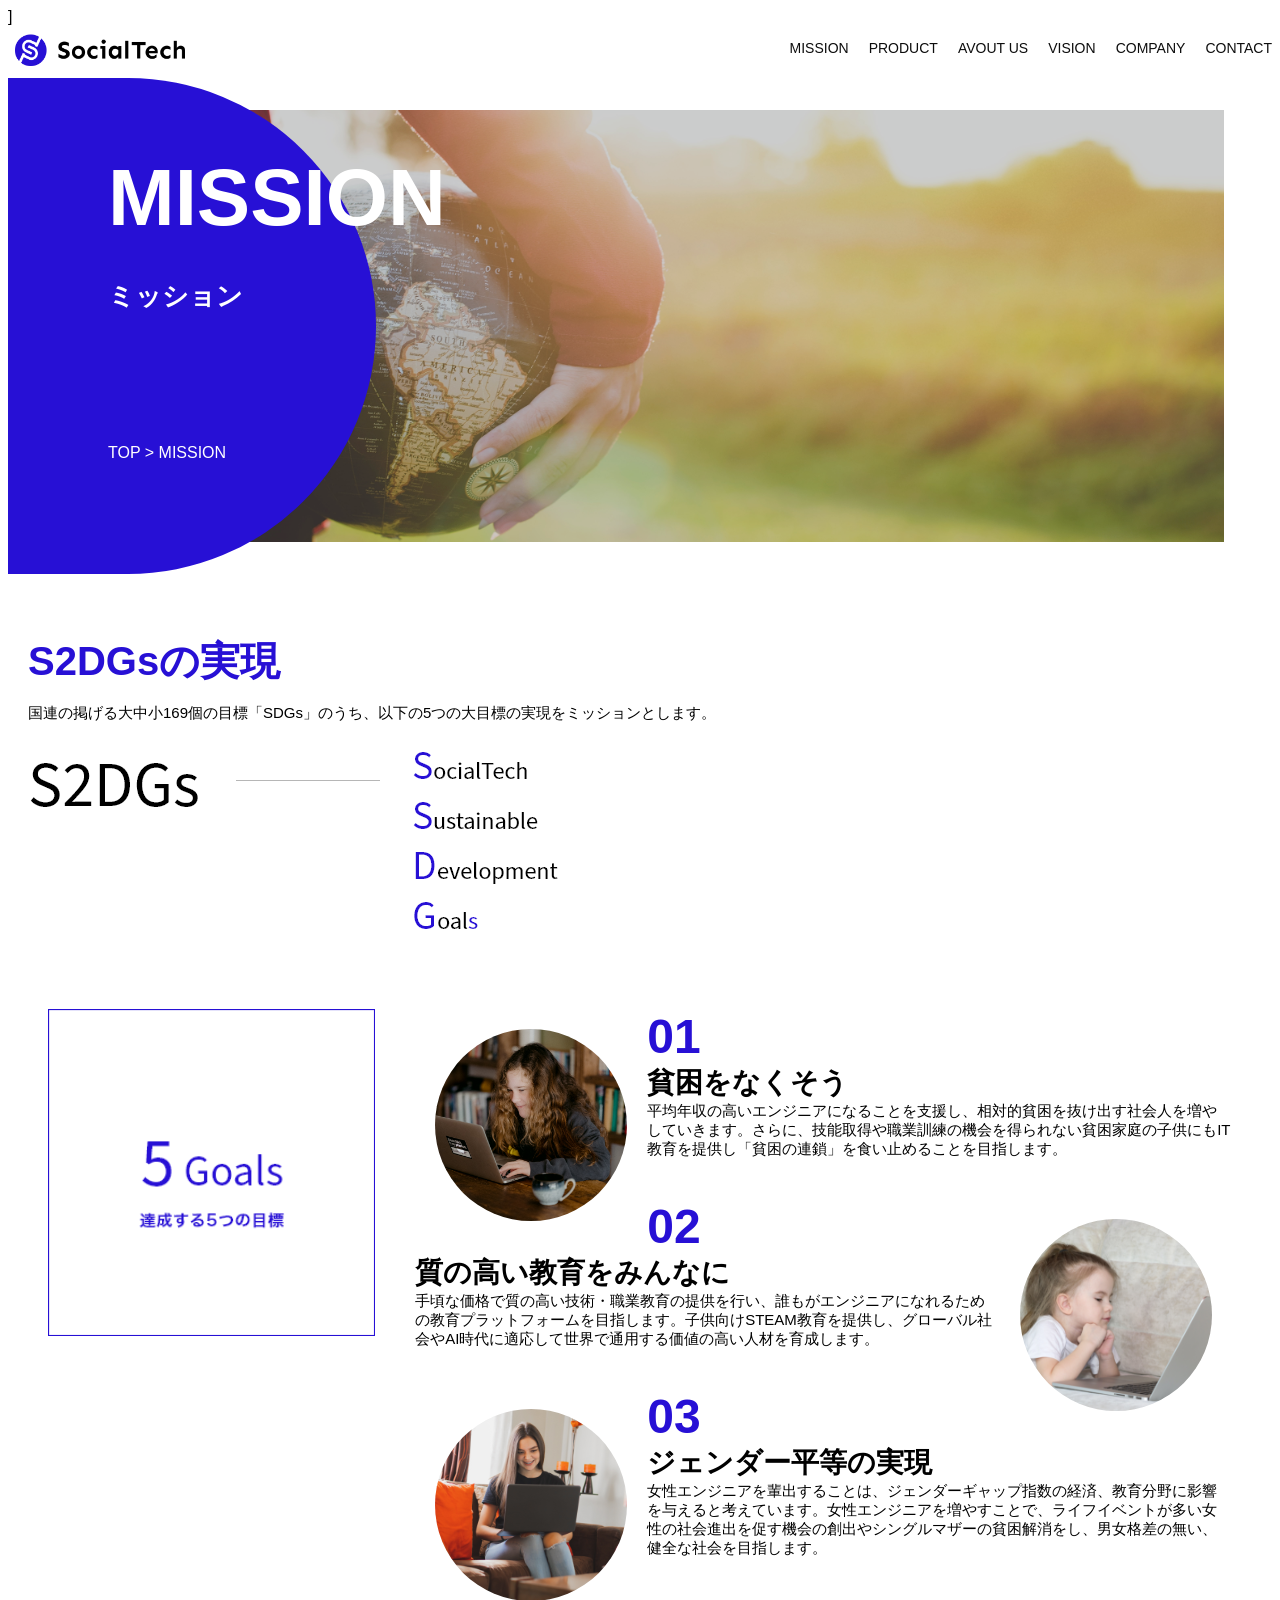
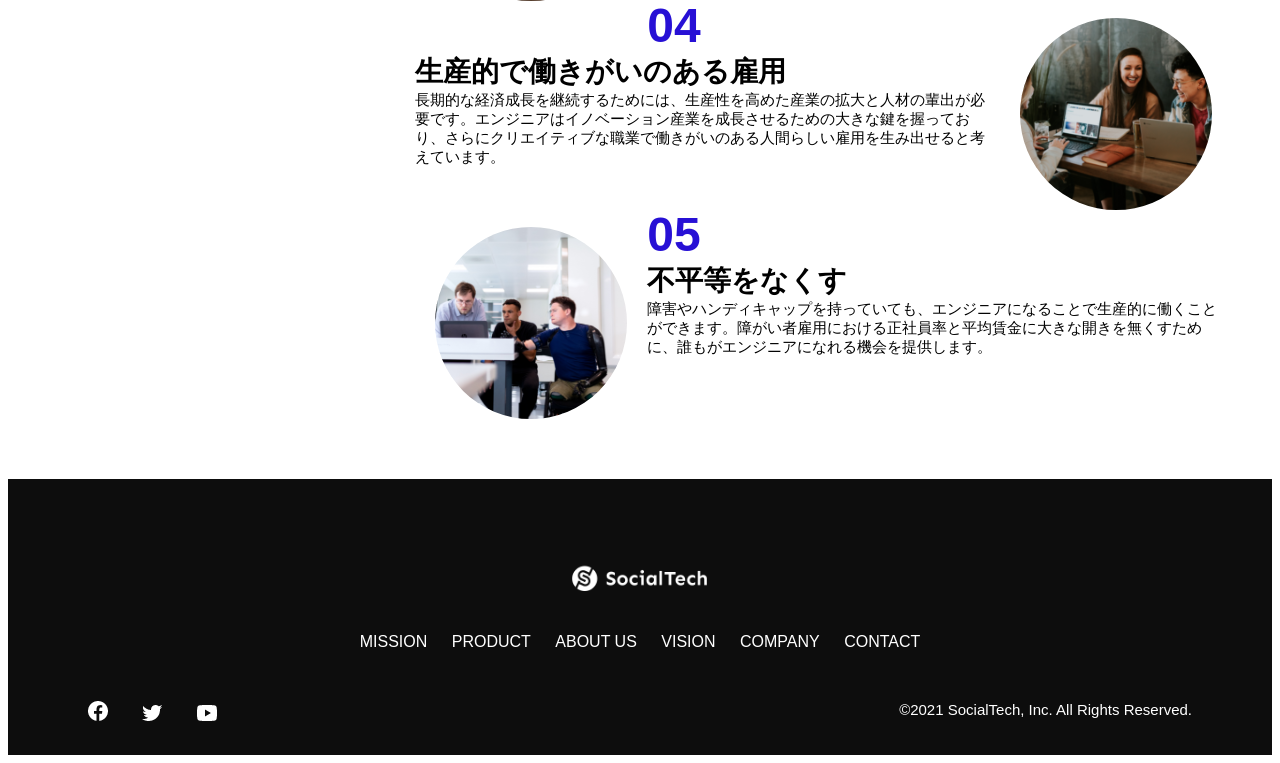
==== kadai_tutorial_output/socialtech/mission.html @ 49e63569 "first" ====
<!DOCTYPE html>
<html>
  <head>
    <title>SocailTech - MISSION ミッション -</title>
    <meta charset="utf-8">]
    <meta name="description" content="SocailTechが目指す5つの目標（SDGs）を紹介します">
    <meta name="viewport" content="width=device-width, initial-scale=1.0">
    <link rel="stylesheet" href="style.css">
  </head>

  <body>
    <header>
      <a href="index.html" id="logo">
        <img src="images/logo.png" alt="トップページに戻る">
      </a>

      <!-- PC用ナビゲーション -->
       <nav id="nav-pc">
        <ul>
          <li><a href="mission.html">MISSION</a></li>
          <li><a href="product.html">PRODUCT</a></li>
          <li><a href="index.html#aboutus">AVOUT US</a></li>
          <li><a href="index.html#vision">VISION</a></li>
          <li><a href="index.html#company">COMPANY</a></li>
          <li><a href="index.html#contact">CONTACT</a></li>
        </ul>
       </nav>

       <!-- スマホ用メニューボタン -->
        <button id="menu-sp" onclick="document.getElementById('nav-sp').style.display = 'block'">
          <img src="images/button-menu.png" alt="ナビゲーションを開く">
        </button>

        <!-- スマホ用ナビゲーション -->
         <div id="nav-sp">
          <button id="close" onclick="document.getElementById('nav-sp').style.display = 'none'">
            <img src="images/button-close.png" alt="ナビゲーションを閉じる">
          </button>

          <nav>
            <ul>
              <li>
              <a id="logo-sp" href="index.html" onclick="document.getElementById('nav-sp').style.display = 'none'"><img src="images/logo-sp.png" alt="トップページに戻る"></a>
            </li>
            <li><a class="menu" href="mission.html" onclick="document.getElementById('nav-sp').style.display = 'none'">MISSION</a></li>
            <li><a class="menu" href="product.html" onclick="document.getElementById('nav-sp').style.display = 'none'">PRODUCT</a></li>
            <li><a class="menu" href="index.html#aboutus" onclick="document.getElementById('nav-sp').style.display = 'none'">ABOUT US</a></li>
            <li><a class="menu" href="index.html#vision" onclick="document.getElementById('nav-sp').style.display = 'none'">VISION</a></li>
            <li><a class="menu" href="index.html#company" onclick="document.getElementById('nav-sp').style.display = 'none'">COMPANY</a></li>
            <li><a class="menu" href="index.html#contact" onclick="document.getElementById('nav-sp').style.display = 'none'">CONTACT</a></li>
             </ul>
          </nav>
          <div id="sns">
          <a href="https://www.facebook.com/sejuku2013">
            <img src="images/button-facebook.png" alt="Facebookのリンク">
          </a>
          <a href="https://twitter.com/samuraijuku">
            <img src="images/button-twitter.png" alt="Twitterのリンク">
          </a>
          <a href="https://www.youtube.com/channel/UCCFOQO5aDK0xXam4cUQXT8g">
            <img src="images/button-youtube.png" alt="YouTubeのリンク">
          </a>
           </div>
         </div>
    </header>

    <main>
      <article>
        <section id="mission-main">
           <div class="mission-main-inner">
             <div id="mission-title">
               <h1>MISSION<br><span>ミッション</span></h1>
               <p>TOP > MISSION</p>
             </div>
           </div>
         </section>

         <section id="mission-s2dgs">
            <h2 class="mission-h2">S2DGsの実現</h2>
            <p>国連の掲げる大中小169個の目標「SDGs」のうち、以下の5つの大目標の実現をミッションとします。</p>
            <img src="images/mission/mission-s2dgs.png" alt="S2DGs">
          </section>

           <section id="mission-five-goals">
           <div class="five-goals-image">
             <img src="images/mission/mission-5goals.png" alt="5Goals">
           </div>
            <div class="five-goals-read">
             <div>
               <img class="fivegoals-image-left" src="images/mission/mission-5goals01.png" alt="PCを操作する女の子">
               <span class="fivegoals-number">01</span>
               <h3 class="fivegoals-h3">貧困をなくそう</h3>
               <p class="fivegoals-p">平均年収の高いエンジニアになることを支援し、相対的貧困を抜け出す社会人を増やしていきます。さらに、技能取得や職業訓練の機会を得られない貧困家庭の子供にもIT教育を提供し「貧困の連鎖」を食い止めることを目指します。</p>
             </div>
             <div>
               <img class="fivegoals-image-right" src="images/mission/mission-5goals02.png" alt="PCを見つめる小さい女の子">
               <span class="fivegoals-number">02</span>
               <h3 class="fivegoals-h3">質の高い教育をみんなに</h3>
               <p class="fivegoals-p">手頃な価格で質の高い技術・職業教育の提供を行い、誰もがエンジニアになれるための教育プラットフォームを目指します。子供向けSTEAM教育を提供し、グローバル社会やAI時代に適応して世界で通用する価値の高い人材を育成します。</p>
             </div>
             <div>
               <img class="fivegoals-image-left" src="images/mission/mission-5goals03.png" alt="PCを操作する女性">
               <span class="fivegoals-number">03</span>
               <h3 class="fivegoals-h3">ジェンダー平等の実現</h3>
               <p class="fivegoals-p">女性エンジニアを輩出することは、ジェンダーギャップ指数の経済、教育分野に影響を与えると考えています。女性エンジニアを増やすことで、ライフイベントが多い女性の社会進出を促す機会の創出やシングルマザーの貧困解消をし、男女格差の無い、健全な社会を目指します。</p>
             </div>
             <div>
               <img class="fivegoals-image-right" src="images/mission/mission-5goals04.png" alt="笑顔で話し合う3人の男女">
               <span class="fivegoals-number">04</span>
               <h3 class="fivegoals-h3">生産的で働きがいのある雇用</h3>
               <p class="fivegoals-p">長期的な経済成長を継続するためには、生産性を高めた産業の拡大と人材の輩出が必要です。エンジニアはイノベーション産業を成長させるための大きな鍵を握っており、さらにクリエイティブな職業で働きがいのある人間らしい雇用を生み出せると考えています。</p>
             </div>
             <div>
               <img class="fivegoals-image-left" src="images/mission/mission-5goals05.png" alt="障害を持つ男性が生き生きと働く様子">
               <span class="fivegoals-number">05</span>
               <h3 class="fivegoals-h3">不平等をなくす</h3>
               <p class="fivegoals-p">障害やハンディキャップを持っていても、エンジニアになることで生産的に働くことができます。障がい者雇用における正社員率と平均賃金に大きな開きを無くすために、誰もがエンジニアになれる機会を提供します。</p>
             </div>
           </div>
      </article>
    </main>

    <footer>
      <div id="footer-logo">
        <img src="images/logo-sp.png" alt="SocialTech">
      </div>
      <div id="footer-link">
        <a href="mission.html">MISSION</a>
        <a href="product.html">PRODUCT</a>
        <a href="index.html#aboutus">ABOUT US</a>
        <a href="index.html#vision">VISION</a>
        <a href="index.html#company">COMPANY</a>
        <a href="index.html#contact">CONTACT</a>
      </div>
      <div id="sns-footer">
        <div class="sns-btns">
          <a href="https://www.facebook.com/sejuku2013"><img src="images/button-facebook.png" alt="Facebookのリンク"></a>
          <a href="https://twitter.com/samuraijuku"><img src="images/button-twitter.png" alt="Twitterのリンク"></a>
          <a href="https://www.youtube.com/channel/UCCFOQO5aDK0xXam4cUQXT8g"><img src="images/button-youtube.png" alt="YouTubeのリンク"></a>
        </div>
        <p id="copyright">&copy;2021 SocialTech, Inc. All Rights Reserved.</p>
      </div>
    </footer>

  </body>
</html>
---- kadai_tutorial_output/socialtech/style.css ----
/* PC、スマホ共通スタイル */
* {
  box-sizing: border-box;
}

p {
  font-size: 15px;
}

body {
  font-family: "Source Sans Pro", "Hiragino Kaku Gothic ProN", Meiryo, Arial, sans-serif;
}
/* ヘッダー */
header {
display: flex;
justify-content: space-between;
} 

 /* ナビゲーションのレイアウト */
 #nav-pc {
   font-size: 14px;
 }
 
 #nav-pc ul {
   display: flex;
   padding-left: 0;
 }
 
 #nav-pc li {
   list-style: none;
 }
 
 /* ナビゲーションのリンクの装飾設定 */
 #nav-pc a {
   text-decoration: none;
   margin-left: 20px;
   color: #0d0d0d;
 }
 
 #nav-pc a:hover {
   text-decoration: underline;
 }
#nav-sp,
#menu-sp {
  display: none;
}

 #main-visual{
  position:relative;
  height: 400px;
 }
 #main-message{
  position: absolute;
  top: 0;
  left: 0;
  background-color: #2710d5;
  color: #ffffff;
  border-radius: 0 0 476px 0;
  max-width: 620px;
  height: 100%;
  width: 100%;
  z-index: 11;
 }
 #main-message > h1 {
  font-size: 60px;
  margin: 100px 0 0 50px;
 }
 #main-message > p {
  font-size: 28px;
  margin: 0 0 0 50px;
 }
 #main-visual > img {
   max-width: 620px;
   border-radius: 476px 0 0 0;
   position: absolute;
   top: 0;
   right: 0;
   z-index: 10;
 }
 /* 見出し */
 h2 {
   margin: 40px 0 0 0;
 }
 
 h2::after {
   content: url("images/line.png");
   margin-left: 10px;
 }
 
 h3 {
   font-size: 27px;
 }
  /* ミッション */
 #mission {
   margin: 80px auto 80px auto;
 }
 
 #mission-flex {
   display: flex;
 }
  #mission-flex > div {
   width: 50%;
   margin: 20px;
 }
 
 #mission-photo {
   width: 100%;
 }
 
 #s2dgs {
   margin-top: 50px;
   width: 100%;
 }
  /* プロダクト */
 #product {
   background-color: #fafafa;
   margin: 80px 0 80px 0;
   padding: 10px 40px 0px 40px;
 }
 
 /* 外枠 */
 #product .product-flex {
   margin-top: 40px;
   display: flex;
 }
 
 /* 左のカラム */
 #product-left {
   width: 50%;
   margin-right: 20px;
 }
 
 /* 右のカラム */
 #product-right {
   width: 50%;
   margin-left: 20px;
   margin-top: 80px;
 }
 
 /* 画像＋説明の枠 */
 #product-left > div {
   position: relative;
   height: 480px;
   margin-right: 20px;
 }
 #product-right > div {
   position: relative;
   height: 480px;
   margin-left: 20px;
 }
  /* 画像 */
 .product-photo {
   width: 100%;
 }
  /* 説明文の枠 */
 .product-explain {
   background-color: #ffffff;
   position: absolute;
   left: 0;
   bottom: 50px;
   margin: 0 40px 0 40px;
   padding: 20px;
   box-shadow: 5px 5px 10px rgba(0, 0, 0, 0.05);
 }
 
 /* 説明文の英語 */
 .product-explain > span {
   color: #2710d5;
   font-weight: bold;
   font-size: 16px;
   margin: 0;
 }
 
 /* 説明文の見出し */
 .product-explain > h3 {
   margin: 5px 0 5px 0;
 }
 
 /* 説明文 */
 .product-explain > p {
   font-size: 14px;
   margin: 0;
 }
 
 /* もっと見るボタン */
 #product-more {
   text-align: center;
 }
 
 #product-more a {
   position: relative;
   bottom: -42px;
 }
  /* ABOUT US */
 #aboutus {
   margin: 80px auto 80px auto;
 }
 
 /* 3つの組織文化と画像を入れる枠 */
 #aboutus > div {
   display: flex;
 }
  /* 画像 */
 .culture-img {
   width: 50%;
   align-self: flex-start;
 }
 
 .culture-img2 {
   margin-top: 50px;
   width: 100%;
 }
  /* 3つの組織文化の表 */
 .culture-table {
   margin-right: 50px;
 }
  /* 番号 */
 .culture-num {
   font-size: 80px;
   color: #2710d5;
   padding: 0 20px 0 0;
 }

 /* 見出し */
 .culture-table th {
   text-align: left;
   font-size: 28px;
   font-weight: bold;
 }

 /* 組織文化英語 */
 .culture-en {
   color: #2710d5;
   font-size: 24px;
 }

 /* 説明文 */
 .culture-description {
   margin: 0;
 }
  /* ビジョン */
 #vision {
   margin: 80px auto 80px auto;
 }
 
 /* セクション内の外枠*/
 #vision > div {
   display: flex;
   justify-content: space-between;
   flex-wrap: wrap;
 }
 
 /*7つの行動指針の枠*/
 .vision-box {
   width: 300px;
   height: 300px;
   margin-bottom: 30px;
   position: relative;
 }
  .vision-box > img {
   width: 100%;
   position: relative;
   z-index: 30;
 }
 
 .vision-box > div {
   position: absolute;
   top: 0;
   left: 0;
   z-index: 31;
   margin-right: 20px;
 }
 
 .vision-box > div > h4 {
   color: #2710d5;
   font-size: 19px;
   margin: 80px 0 0 0;
 }
 
 .vision-box > div > h4::first-letter {
   font-size: 40px;
 }
 
 .vision-box > div > h5 {
   font-size: 20px;
   margin: 0 0 0 0;
 }
 
 .vision-box > div > p {
   margin: 10px 0 0 0;
 }
 #company {
  margin: 80px auto 80px auto;
 }
 #company-table {
   width: 100%;
 }
 
 .tableheader {
   text-align: left;
   padding: 20px;
   border-bottom-color: #2710d5;
   border-bottom-width: 1px;
   border-bottom-style: solid;
   width: 100px;
 }
 
 .tableheader-first {
   border-top-color: #2710d5;
   border-top-width: 1px;
   border-top-style: solid;
 }
 
 .cell {
   padding: 30px;
   border-bottom-color: #ececec;
   border-bottom-width: 1px;
   border-bottom-style: solid;
 }
 
 .cell-first {
   border-top-color: #ececec;
   border-top-width: 1px;
   border-top-style: solid;
 }
  #company > iframe {
   width: 100%;
   height: 368px;
   margin-top: 40px;
 }
  /* お問い合わせ */
 #contact {
   margin: 80px auto 80px auto;
 }
 
 /* 外枠 */
 #contact > form > div {
   display: flex;
   flex-direction: row;
   flex-wrap: wrap;
   padding-bottom: 30px;
 }
  /* 左列の見出し */
 .contact-heading {
   width: 240px;
   align-self: center;
 }
 /* 見出しのラベル */
 .contact-label {
   font-weight: bold;
 }
 /* 必須 */
 .contact-span {
   color: #ce2222;
   margin: 0 0 0 20px;
   font-weight: bold;
 }
 /* テキストボックス */
 .contact-textbox {
   border-top: 0px;
   border-left: 0px;
   border-right: 0px;
   border-bottom-width: 1px;
   border-bottom-color: #707070;
   border-style: solid;
   background-color: #fafafa;
   width: 400px;
   height: 56px;
 }
 
 /* お問い合わせ内容のテキストエリア */
 .contact-textarea {
   border-top: 0px;
   border-left: 0px;
   border-right: 0px;
   border-bottom-width: 1px;
   border-bottom-color: #707070;
   background-color: #fafafa;
   width: 400px;
   height: 200px;
}
/* 個人情報の取り扱い */
 #contact dt {
   font-weight: bold;
 }
 
 #contact dd {
   margin: 0 0 16px 0;
 }
 
 #contact dd p {
   margin: 0;
 }
 
 #contact dd ul {
   padding-left: 0;
 }
 
 #contact dd li {
   margin-bottom: 0;
   list-style: none;
 }
 /* フッター */
 footer {
   background-color: #0d0d0d;
   text-align: center;
   padding: 80px 80px 30px 80px;
 }
 
 #footer-logo {
   margin-bottom: 30px;
 }
  #footer-link {
   margin-bottom: 50px;
 }
 
 #footer-link > a {
   text-decoration: none;
   margin: 10px;
   color: #ffffff;
 }
 
 #footer-link > a:hover {
   text-decoration: underline;
 }
  #sns-footer {
   display: flex;
   justify-content: space-between;
 }
 
 #sns-footer a {
   margin-right: 30px;
 }
 
 #copyright {
   color: #ffffff;
   margin: 0;
 }
/*====================
  スマートフォン用のスタイル
 =====================*/
 @media screen and (max-width: 767px) {
   /* PC用ナビゲーション非表示 */
   #nav-pc {
     display: none;
   }
 
   /* ハンバーガーメニュー */
   #menu-sp {
     display: block;
     background-color: transparent;
     float: right;
     padding: 0;
     border: none;
   }
 
   /* スマホ用ナビゲーションの表示切替*/
   /* 初期状態、レイアウトと非表示設定 */
   #nav-sp {
     background-color: #2710d5;
     position: fixed;
     left: 0;
     top: 0;
     height: 100%;
     width: 100%;
     display: none;
     z-index: 100;
   }
   /* ×ボタン */
   #close {
     position: absolute;
     top: 20px;
     right: 20px;
     background-color: transparent;
     border: none;
   }
 
   #nav-sp nav ul {
     padding-left: 0;
   }
 
   #nav-sp nav li {
     list-style: none;
   }
 
   /* ナビゲーションメニュー用ロゴ */
   #logo-sp {
     margin: 80px 0 30px 20px;
   }
    /* ナビゲーションのリンクの装飾設定 */
  #nav-sp nav a {
    display: block;
    color: #ffffff;
  }
 
  #nav-sp nav a:hover {
     text-decoration: underline;
   }
 
   #nav-sp .menu {
     text-decoration: none;
     margin: 0 20px 0 20px;
     height: 44px;
     font-size: 16px;
     background-image: url("images/arrow.png");
     background-repeat: no-repeat;
     background-position: right top;
   } 
     #sns {
    position: absolute;
    bottom: 20px;
    left: 20px;
  }

  #sns > a {
    margin-right: 30px;
  }

  /* メインビジュアル */
   #main-visual {
     position: relative;
     height: 470px;
   }
 
   #main-visual > div {
     text-align: center;
     height: 280px;
   }
 
   #main-visual h1 {
     font-size: 28px;
     margin: 90px 0 0 0;
   }
 
   #main-visual > div > p {
     margin: 0;
     font-size: 15px;
   }
 
   #main-visual > img {
     width: 100%;
     border-radius: 476px 0 0 0;
     top: auto;
     bottom: 0;
   }

   /*見出し*/
   h2 {
     margin: 15px 0 15px 0;
   }
   
   h3 {
     font-size: 24px;
     margin: 10px 0 0 0;
   }

    /* ミッション */
   #mission {
     margin: 20px 0 20px 0;
     padding: 0 20px 0 20px;
   }
 
   #mission-flex {
     flex-direction: column;
   }
 
   #mission-flex > div {
   width: 100%;
   margin: 0;
 }

 /* プロダクト */
    #product {
      margin: 0;
      padding: 10px 20px 0 20px;
    }
  
    /* 外枠 */
    #product .product-flex {
      flex-direction: column;
      margin-top: 0;
    }
  
    /* 左右のカラム　スマホでは縦並び */
    #product-left,
    #product-right {
      width: 100%;
      margin: 0;
    }

    /*  画像＋説明の枠 */
   #product-left > div,
   #product-right > div {
     height: auto;
     margin: 0;
   }
 
   /* 説明文の枠 */
   .product-explain {
     position: relative;
     margin: 0;
   }
 
   .product-explain > h3 {
     margin: 10px 0 10px 0;
     font-size: 24px;
   }
 
  /* もっと見るボタン */
    #product-more {
      text-align: left;
    }

      /* ABOUT US */
   #aboutus {
     margin: 80px 20px 80px 20px;
   }
 
   #aboutus > div {
     flex-direction: column;
  }
 
   .culture-table th {
     font-size: 16px;
   }
 
   .culture-table {
     margin-right: 0;
     padding-right: 20px;
     order: 2;
   }
 
   .culture-img {
     width: 100%;
     order: 1;
   }
 
   .culture-img2 {
     margin-top: 0;
   }
 
   .culture-num {
     padding: 0;
   }
 
   .culture-description {
     margin: 0;
   }

    /* ビジョン */
   #vision {
     margin: 80px 20px 80px 20px;
   }
 
   .vision-box > img {
     position: absolute;
     top: 0;
     left: 0;
   }
 
   .vision-box > div > h4 {
     margin: 60px 0 0 0;
   }

    /*会社概要*/
   #company {
     margin: 0 20px 0 20px;
   }
 
   #company > h3 {
     margin-bottom: 20px;
   }

  .tableheader {
     width: 50px;
   }
 
   .cell {
     padding: 20px;
   }
 
   #company > iframe {
     height: 240px;
   }

    /* お問い合わせ */
   #contact {
     margin: 80px 20px 80px 20px;
   }
 
   #contact > h3 {
     margin-bottom: 20px;
   }
 
   #contact > form > div {
     flex-direction: column;
     margin-bottom: 20px;
   }
 
   .contact-heading {
     align-self: auto;
     margin-bottom: 20px;
   }

  .contact-textbox {
     min-width: 300px;
     width: 100%;
   }
 
   .contact-textarea {
     height: 150px;
     width: 100%;
   }
 
   .radiobutton {
     margin-bottom: 20px;
   }

   /* フッター */
   footer {
     padding: 30px 20px 50px 20px;
     text-align: left;
   }
 
   #footer-link > a {
     margin: 0 20px 30px 0;
     display: block;
     background-image: url("images/arrow.png");
     background-repeat: no-repeat;
     background-position: right top;
   }
 
   #footer-link > a:hover {
     text-decoration: underline;
   }
 
   #sns-footer {
     flex-direction: column;
     justify-content: flex-start;
   }
 
   #copyright {
     font-size: 12px;
     margin-top: 30px;
   }

    /* mission.html用スタイル */
   /* ミッションのメインビジュアル */
   #mission-main {
     height: 256px;
     margin-top: 4%;
     position: relative;
   }
 
   .mission-main-inner {
     height: 80%;
     background-size: cover;
   }
 
   #mission-title {
     width: 136px;
     height: 256px;
     position: absolute;
     top: -10%;
   }
 
   #mission-title h1 {
     left: 20px;
     font-size: 40px;
   }
 
   #mission-title h1 span {
     font-size: 18px;
   }
 
   #mission-title > p {
     top: 180px;
     left: 20px;
     font-size: 13px;
   }

   /* ミッションページ　S2DGSの設定 */
    .mission-h2 {
      font-size: 38px;
      margin: 0px;
    }
  
    .mission-h2::after {
      content: none;
    }
  
    #mission-s2dgs > img {
      width: 100%;
    }

    /* ミッションページ　5つのゴールの設定 */
   #mission-five-goals {
     flex-direction: column;
   }
 
   #mission-five-goals > div {
     padding: 0;
   }
 
   #mission-five-goals .five-goals-image,
   #mission-five-goals .five-goals-read {
     width: 100%;
     padding: 0;
   }
 
   #mission-five-goals .five-goals-read > div {
     display: flex;
     flex-direction: column;
   }
 
   .fivegoals-image-right,
   .fivegoals-image-left {
     align-self: center;
   }
   }

 /* mission.html用スタイル */
 /* ミッションのメインビジュアル */
 .mission-main-inner {
   background-image: url("images/mission/mission-main.png");
   background-repeat: no-repeat;
   background-position-y: center;
 }
 
 #mission-title {
   background-color: #2710d5;
   width: 368px;
   color: #ffffff;
   height: 496px;
   border-radius: 0 248px 248px 0;
   position: relative;
 }
 
 #mission-title h1 {
   position: absolute;
   top: 0;
   left: 100px;
   font-size: 80px;
   line-height: 1;
 }
 
 #mission-title h1 span {
   font-size: 26px;
 }
 
 #mission-title > p {
   position: absolute;
   top: 350px;
   left: 100px;
   font-size: 16px;
 }

 /* ミッションページ　S2DGSの設定 */
 #mission-s2dgs {
   padding: 20px;
 }
 
 .mission-h2 {
   color: #2710d5;
   font-size: 40px;
 }
 
 .mission-h2::after {
   content: none;
 }

 /* ミッションページ　5つのゴールの設定 */
 #mission-five-goals {
   padding: 20px;
   display: flex;
 }
 
 #mission-five-goals .five-goals-image {
   width: 30%;
   padding: 20px;
 }
 
 #mission-five-goals .five-goals-image img {
   width: 100%;
 }
 
 #mission-five-goals .five-goals-read {
   width: 70%;
   padding: 20px;
 }
 
 #mission-five-goals .five-goals-read > div {
   margin-bottom: 40px;
 }
 
 .fivegoals-image-right {
   float: right;
   margin: 20px;
 }
 
 .fivegoals-image-left {
   float: left;
   margin: 20px;
 }
 
 .fivegoals-number {
   color: #2710d5;
   font-size: 48px;
   font-weight: bold;
   margin: 0;
 }
 
 .fivegoals-h3 {
   font-size: 28px;
   margin: 0;
 }
 
 .fivegoals-p {
   margin: 0;
 }

 /* プロダクトページ */
 .product-main-inner {
   background-image: url("images/product/product-main.png");
   background-repeat: no-repeat;
   background-position-y: center;
 }
 
 #product-title {
   background-color: #2710d5;
   width: 368px;
   color: #ffffff;
   height: 496px;
   border-radius: 0 248px 248px 0;
   position: relative;
 }
 
 #product-title h1 {
   position: absolute;
   top: 0;
   left: 100px;
   font-size: 80px;
   line-height: 1;
 }
 
 #product-title h1 span {
   font-size: 26px;
 }
 
 #product-title > p {
   position: absolute;
   top: 350px;
   left: 100px;
   font-size: 16px;
 }

 /* セクション */
 .product-section {
   display: flex;
   padding: 20px 20px 0;
 }
 
 .product-section .product-section-img {
   width: 450px;
 }
 
 /* 左が画像のセクション*/
 .product-section-left .product-section-img img {
   width: 100%;
   padding: 0 40px 30px 0;
   border-radius: 0 432px 0 0;
 }
 
 .product-section-left .product-read {
   width: 50%;
   flex-grow: 1;
 }
 
 .product-section-left .product-read p {
   margin-bottom: 0;
 }
 
 /* 右が画像のセクション*/
 .product-section-right {
   justify-content: space-between;
 }
 
 .product-section-right .product-section-img img {
   width: 100%;
   padding: 0 0 30px 40px;
   border-radius: 432px 0 0 0;
 }
 
 .product-section-right .product-read {
   width: 500px;
 }
 
 .product-h2 {
   color: #2710d5;
   font-size: 24px;
   margin: 0;
 }
 
 .product-h3 {
   font-size: 28px;
   margin: 0;
 }

  /* プロダクトページ */
   #product-main {
     height: 256px;
     margin-top: 4%;
     position: relative;
   }
 
   .product-main-inner {
     height: 80%;
     background-size: cover;
   }
 
   #product-title {
     width: 136px;
     height: 256px;
     position: absolute;
     top: -10%;
   }
   
   #product-title h1 {
     left: 20px;
     font-size: 40px;
   }
 
   #product-title h1 span {
     font-size: 18px;
   }
 
   #product-title > p {
     top: 180px;
     left: 20px;
     font-size: 13px;
   }

    /* セクション */
   .product-section {
     flex-direction: column;
   }
 
   .product-section .product-section-img {
     width: 100%;
   }
   
   .product-section .product-section-img img {
     width: 100%;
     padding: 0;
   }
 
   /* 左が画像のセクション*/
   .product-section-left .product-section-img img {
     border-radius: 0 300px 0 0;
   }
 
   .product-section-left .product-read {
     width: 100%;
     flex-grow: 1;
   }
 
   /* 右が画像のセクション*/
   .product-section-right .product-section-img img {
     order: 1;
     border-radius: 300px 0 0 0;
   }
 
   .product-section-right .product-read {
     order: 2;
     width: 100%;
   }
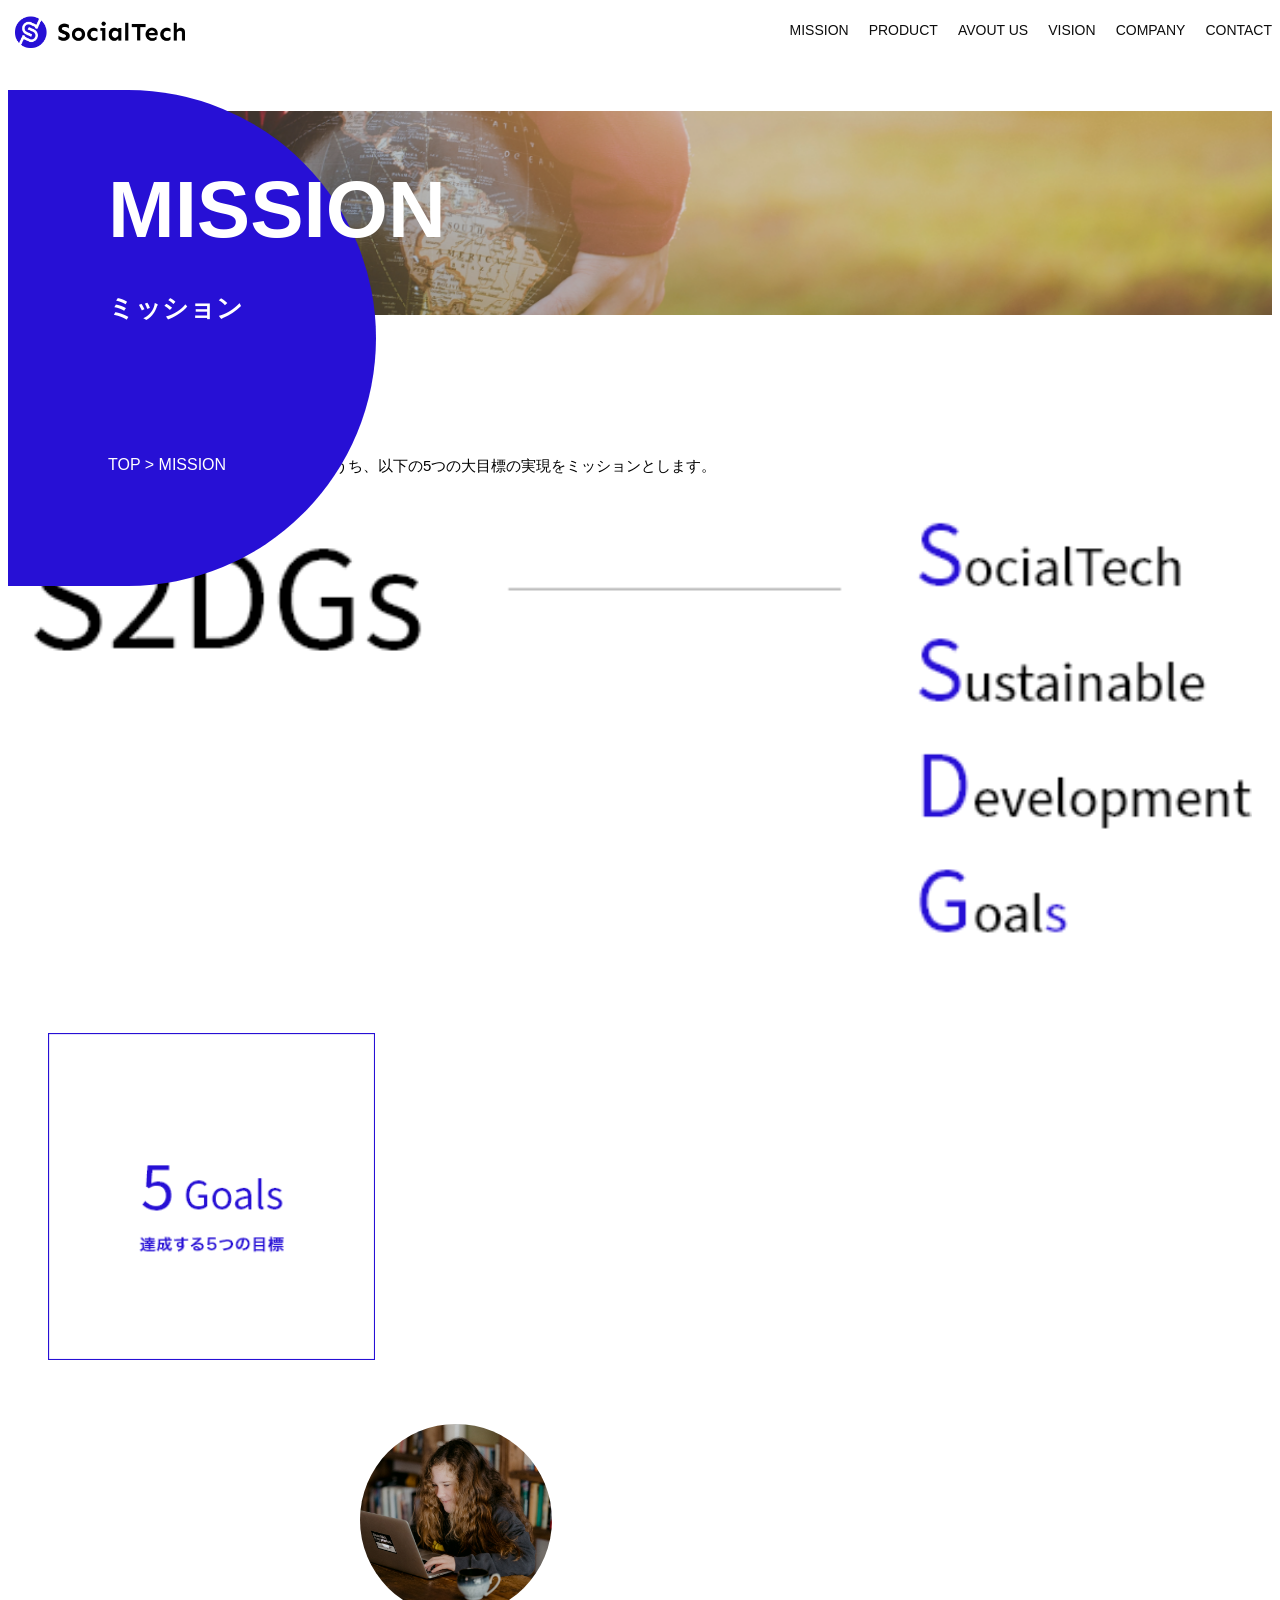
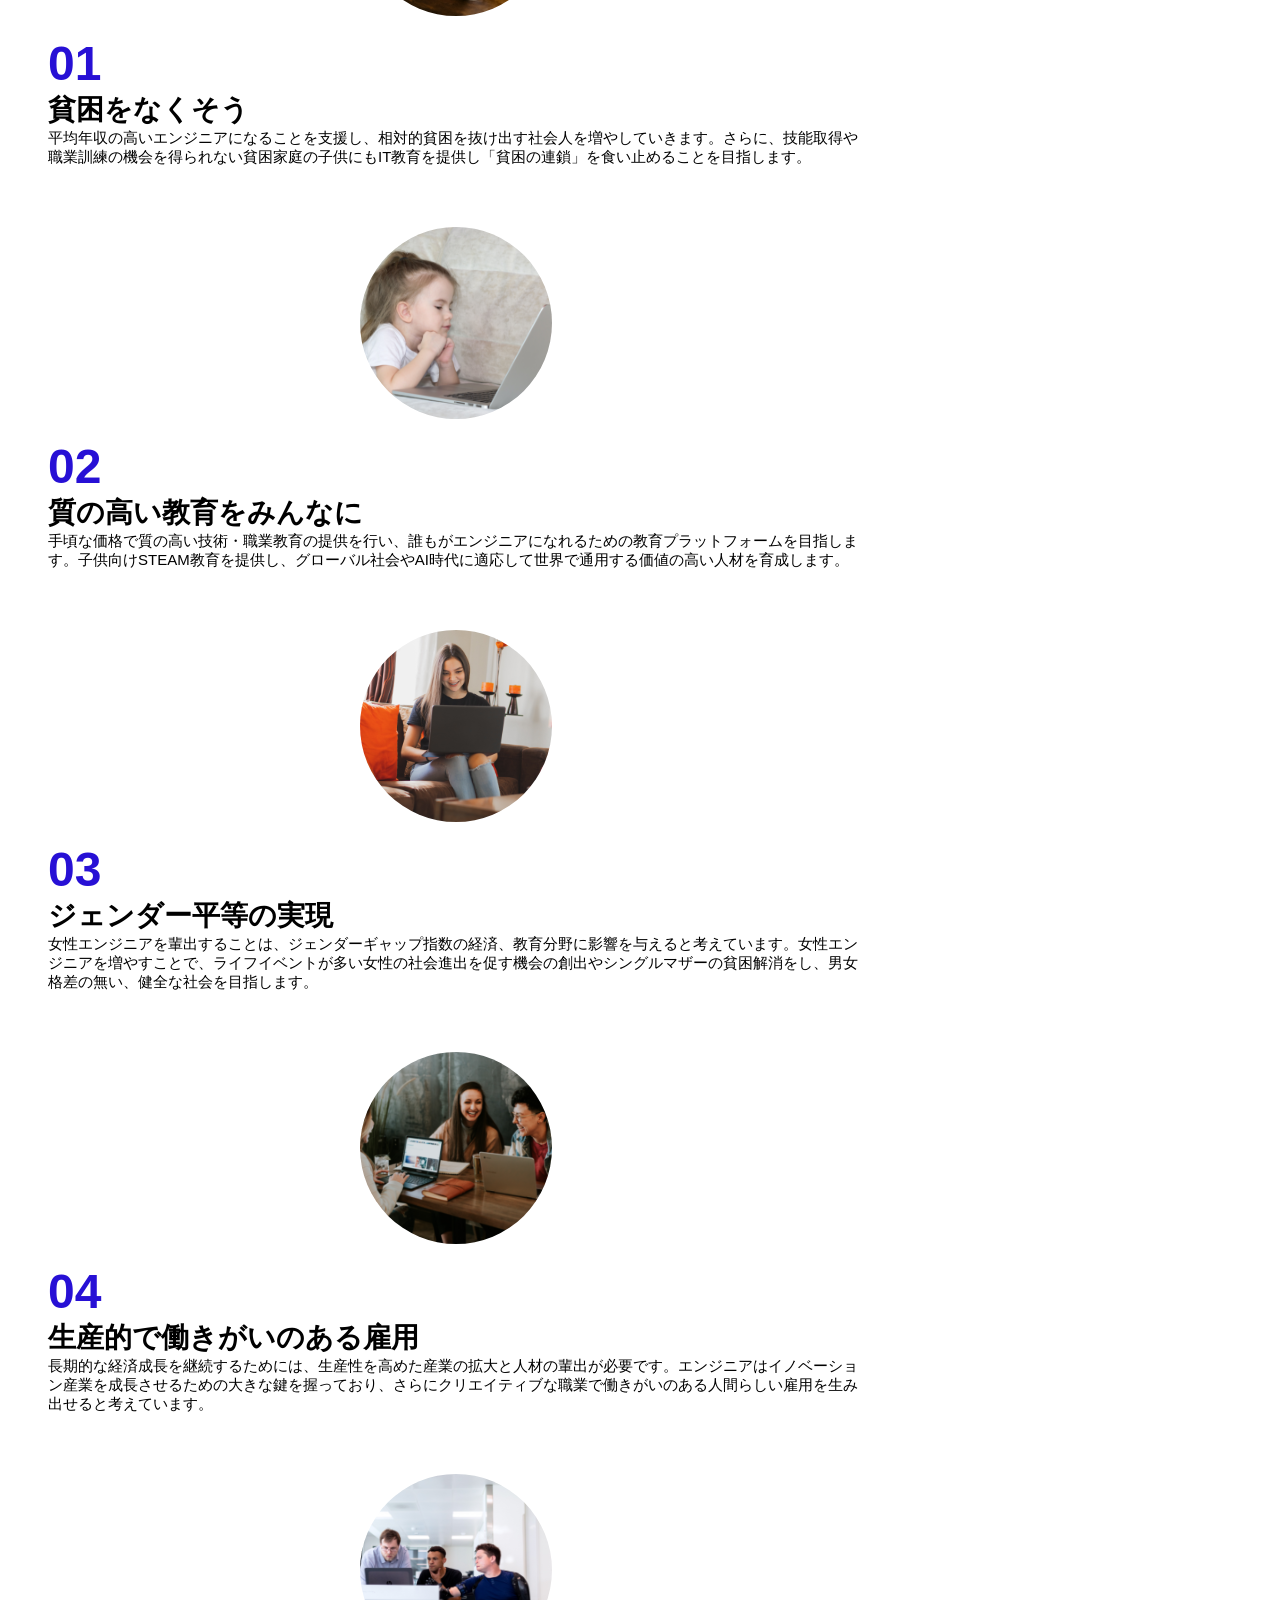
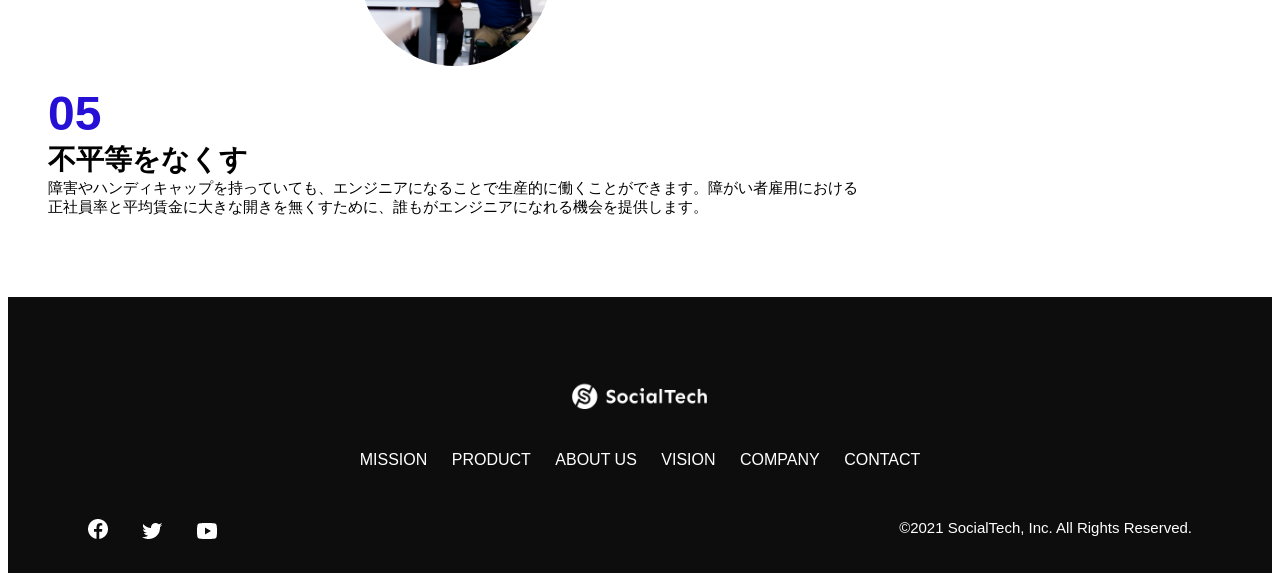
==== commit 8ffcf3de: "バージョン３" ====
--- a/kadai_tutorial_output/socialtech/mission.html
+++ b/kadai_tutorial_output/socialtech/mission.html
@@ -2,7 +2,7 @@
 <html>
   <head>
     <title>SocailTech - MISSION ミッション -</title>
-    <meta charset="utf-8">]
+    <meta charset="utf-8">
     <meta name="description" content="SocailTechが目指す5つの目標（SDGs）を紹介します">
     <meta name="viewport" content="width=device-width, initial-scale=1.0">
     <link rel="stylesheet" href="style.css">
--- a/kadai_tutorial_output/socialtech/style.css
+++ b/kadai_tutorial_output/socialtech/style.css
@@ -434,6 +434,267 @@
  
  #copyright {
    color: #ffffff;
+   margin: 0;
+ }
+
+   /* mission.html用スタイル */
+   /* ミッションのメインビジュアル */
+   #mission-main {
+     height: 256px;
+     margin-top: 4%;
+     position: relative;
+   }
+ 
+   .mission-main-inner {
+     height: 80%;
+     background-size: cover;
+   }
+ 
+   #mission-title {
+     width: 136px;
+     height: 256px;
+     position: absolute;
+     top: -10%;
+   }
+ 
+   #mission-title h1 {
+     left: 20px;
+     font-size: 40px;
+   }
+ 
+   #mission-title h1 span {
+     font-size: 18px;
+   }
+ 
+   #mission-title > p {
+     top: 180px;
+     left: 20px;
+     font-size: 13px;
+   }
+
+   /* ミッションページ　S2DGSの設定 */
+    .mission-h2 {
+      font-size: 38px;
+      margin: 0px;
+    }
+  
+    .mission-h2::after {
+      content: none;
+    }
+  
+    #mission-s2dgs > img {
+      width: 100%;
+    }
+
+    /* ミッションページ　5つのゴールの設定 */
+   #mission-five-goals {
+     flex-direction: column;
+   }
+ 
+   #mission-five-goals > div {
+     padding: 0;
+   }
+ 
+   #mission-five-goals .five-goals-image,
+   #mission-five-goals .five-goals-read {
+     width: 100%;
+     padding: 0;
+   }
+ 
+   #mission-five-goals .five-goals-read > div {
+     display: flex;
+     flex-direction: column;
+   }
+ 
+   .fivegoals-image-right,
+   .fivegoals-image-left {
+     align-self: center;
+   }
+
+    /* mission.html用スタイル */
+ /* ミッションのメインビジュアル */
+ .mission-main-inner {
+   background-image: url("images/mission/mission-main.png");
+   background-repeat: no-repeat;
+   background-position-y: center;
+ }
+ 
+ #mission-title {
+   background-color: #2710d5;
+   width: 368px;
+   color: #ffffff;
+   height: 496px;
+   border-radius: 0 248px 248px 0;
+   position: relative;
+ }
+ 
+ #mission-title h1 {
+   position: absolute;
+   top: 0;
+   left: 100px;
+   font-size: 80px;
+   line-height: 1;
+ }
+ 
+ #mission-title h1 span {
+   font-size: 26px;
+ }
+ 
+ #mission-title > p {
+   position: absolute;
+   top: 350px;
+   left: 100px;
+   font-size: 16px;
+ }
+
+ /* ミッションページ　S2DGSの設定 */
+ #mission-s2dgs {
+   padding: 20px;
+ }
+ 
+ .mission-h2 {
+   color: #2710d5;
+   font-size: 40px;
+ }
+ 
+ .mission-h2::after {
+   content: none;
+ }
+
+ /* ミッションページ　5つのゴールの設定 */
+ #mission-five-goals {
+   padding: 20px;
+   display: flex;
+ }
+ 
+ #mission-five-goals .five-goals-image {
+   width: 30%;
+   padding: 20px;
+ }
+ 
+ #mission-five-goals .five-goals-image img {
+   width: 100%;
+ }
+ 
+ #mission-five-goals .five-goals-read {
+   width: 70%;
+   padding: 20px;
+ }
+ 
+ #mission-five-goals .five-goals-read > div {
+   margin-bottom: 40px;
+ }
+ 
+ .fivegoals-image-right {
+   float: right;
+   margin: 20px;
+ }
+ 
+ .fivegoals-image-left {
+   float: left;
+   margin: 20px;
+ }
+ 
+ .fivegoals-number {
+   color: #2710d5;
+   font-size: 48px;
+   font-weight: bold;
+   margin: 0;
+ }
+ 
+ .fivegoals-h3 {
+   font-size: 28px;
+   margin: 0;
+ }
+ 
+ .fivegoals-p {
+   margin: 0;
+ }
+
+ /* プロダクトページ */
+ .product-main-inner {
+   background-image: url("images/product/product-main.png");
+   background-repeat: no-repeat;
+   background-position-y: center;
+ }
+ 
+ #product-title {
+   background-color: #2710d5;
+   width: 368px;
+   color: #ffffff;
+   height: 496px;
+   border-radius: 0 248px 248px 0;
+   position: relative;
+ }
+ 
+ #product-title h1 {
+   position: absolute;
+   top: 0;
+   left: 100px;
+   font-size: 80px;
+   line-height: 1;
+ }
+ 
+ #product-title h1 span {
+   font-size: 26px;
+ }
+ 
+ #product-title > p {
+   position: absolute;
+   top: 350px;
+   left: 100px;
+   font-size: 16px;
+ }
+
+ /* セクション */
+ .product-section {
+   display: flex;
+   padding: 20px 20px 0;
+ }
+ 
+ .product-section .product-section-img {
+   width: 450px;
+ }
+ 
+ /* 左が画像のセクション*/
+ .product-section-left .product-section-img img {
+   width: 100%;
+   padding: 0 40px 30px 0;
+   border-radius: 0 432px 0 0;
+ }
+ 
+ .product-section-left .product-read {
+   width: 50%;
+   flex-grow: 1;
+ }
+ 
+ .product-section-left .product-read p {
+   margin-bottom: 0;
+ }
+ 
+ /* 右が画像のセクション*/
+ .product-section-right {
+   justify-content: space-between;
+ }
+ 
+ .product-section-right .product-section-img img {
+   width: 100%;
+   padding: 0 0 30px 40px;
+   border-radius: 432px 0 0 0;
+ }
+ 
+ .product-section-right .product-read {
+   width: 500px;
+ }
+ 
+ .product-h2 {
+   color: #2710d5;
+   font-size: 24px;
+   margin: 0;
+ }
+ 
+ .product-h3 {
+   font-size: 28px;
    margin: 0;
  }
 /*====================
@@ -743,335 +1004,5 @@
      font-size: 12px;
      margin-top: 30px;
    }
-
-    /* mission.html用スタイル */
-   /* ミッションのメインビジュアル */
-   #mission-main {
-     height: 256px;
-     margin-top: 4%;
-     position: relative;
-   }
- 
-   .mission-main-inner {
-     height: 80%;
-     background-size: cover;
-   }
- 
-   #mission-title {
-     width: 136px;
-     height: 256px;
-     position: absolute;
-     top: -10%;
-   }
- 
-   #mission-title h1 {
-     left: 20px;
-     font-size: 40px;
-   }
- 
-   #mission-title h1 span {
-     font-size: 18px;
-   }
- 
-   #mission-title > p {
-     top: 180px;
-     left: 20px;
-     font-size: 13px;
-   }
-
-   /* ミッションページ　S2DGSの設定 */
-    .mission-h2 {
-      font-size: 38px;
-      margin: 0px;
-    }
-  
-    .mission-h2::after {
-      content: none;
-    }
-  
-    #mission-s2dgs > img {
-      width: 100%;
-    }
-
-    /* ミッションページ　5つのゴールの設定 */
-   #mission-five-goals {
-     flex-direction: column;
-   }
- 
-   #mission-five-goals > div {
-     padding: 0;
-   }
- 
-   #mission-five-goals .five-goals-image,
-   #mission-five-goals .five-goals-read {
-     width: 100%;
-     padding: 0;
-   }
- 
-   #mission-five-goals .five-goals-read > div {
-     display: flex;
-     flex-direction: column;
-   }
- 
-   .fivegoals-image-right,
-   .fivegoals-image-left {
-     align-self: center;
-   }
-   }
-
- /* mission.html用スタイル */
- /* ミッションのメインビジュアル */
- .mission-main-inner {
-   background-image: url("images/mission/mission-main.png");
-   background-repeat: no-repeat;
-   background-position-y: center;
- }
- 
- #mission-title {
-   background-color: #2710d5;
-   width: 368px;
-   color: #ffffff;
-   height: 496px;
-   border-radius: 0 248px 248px 0;
-   position: relative;
- }
- 
- #mission-title h1 {
-   position: absolute;
-   top: 0;
-   left: 100px;
-   font-size: 80px;
-   line-height: 1;
- }
- 
- #mission-title h1 span {
-   font-size: 26px;
- }
- 
- #mission-title > p {
-   position: absolute;
-   top: 350px;
-   left: 100px;
-   font-size: 16px;
- }
-
- /* ミッションページ　S2DGSの設定 */
- #mission-s2dgs {
-   padding: 20px;
- }
- 
- .mission-h2 {
-   color: #2710d5;
-   font-size: 40px;
- }
- 
- .mission-h2::after {
-   content: none;
- }
-
- /* ミッションページ　5つのゴールの設定 */
- #mission-five-goals {
-   padding: 20px;
-   display: flex;
- }
- 
- #mission-five-goals .five-goals-image {
-   width: 30%;
-   padding: 20px;
- }
- 
- #mission-five-goals .five-goals-image img {
-   width: 100%;
- }
- 
- #mission-five-goals .five-goals-read {
-   width: 70%;
-   padding: 20px;
- }
- 
- #mission-five-goals .five-goals-read > div {
-   margin-bottom: 40px;
- }
- 
- .fivegoals-image-right {
-   float: right;
-   margin: 20px;
- }
- 
- .fivegoals-image-left {
-   float: left;
-   margin: 20px;
- }
- 
- .fivegoals-number {
-   color: #2710d5;
-   font-size: 48px;
-   font-weight: bold;
-   margin: 0;
- }
- 
- .fivegoals-h3 {
-   font-size: 28px;
-   margin: 0;
- }
- 
- .fivegoals-p {
-   margin: 0;
- }
-
- /* プロダクトページ */
- .product-main-inner {
-   background-image: url("images/product/product-main.png");
-   background-repeat: no-repeat;
-   background-position-y: center;
- }
- 
- #product-title {
-   background-color: #2710d5;
-   width: 368px;
-   color: #ffffff;
-   height: 496px;
-   border-radius: 0 248px 248px 0;
-   position: relative;
- }
- 
- #product-title h1 {
-   position: absolute;
-   top: 0;
-   left: 100px;
-   font-size: 80px;
-   line-height: 1;
- }
- 
- #product-title h1 span {
-   font-size: 26px;
- }
- 
- #product-title > p {
-   position: absolute;
-   top: 350px;
-   left: 100px;
-   font-size: 16px;
- }
-
- /* セクション */
- .product-section {
-   display: flex;
-   padding: 20px 20px 0;
- }
- 
- .product-section .product-section-img {
-   width: 450px;
- }
- 
- /* 左が画像のセクション*/
- .product-section-left .product-section-img img {
-   width: 100%;
-   padding: 0 40px 30px 0;
-   border-radius: 0 432px 0 0;
- }
- 
- .product-section-left .product-read {
-   width: 50%;
-   flex-grow: 1;
- }
- 
- .product-section-left .product-read p {
-   margin-bottom: 0;
- }
- 
- /* 右が画像のセクション*/
- .product-section-right {
-   justify-content: space-between;
- }
- 
- .product-section-right .product-section-img img {
-   width: 100%;
-   padding: 0 0 30px 40px;
-   border-radius: 432px 0 0 0;
- }
- 
- .product-section-right .product-read {
-   width: 500px;
- }
- 
- .product-h2 {
-   color: #2710d5;
-   font-size: 24px;
-   margin: 0;
- }
- 
- .product-h3 {
-   font-size: 28px;
-   margin: 0;
- }
-
-  /* プロダクトページ */
-   #product-main {
-     height: 256px;
-     margin-top: 4%;
-     position: relative;
-   }
- 
-   .product-main-inner {
-     height: 80%;
-     background-size: cover;
-   }
- 
-   #product-title {
-     width: 136px;
-     height: 256px;
-     position: absolute;
-     top: -10%;
-   }
-   
-   #product-title h1 {
-     left: 20px;
-     font-size: 40px;
-   }
- 
-   #product-title h1 span {
-     font-size: 18px;
-   }
- 
-   #product-title > p {
-     top: 180px;
-     left: 20px;
-     font-size: 13px;
-   }
-
-    /* セクション */
-   .product-section {
-     flex-direction: column;
-   }
- 
-   .product-section .product-section-img {
-     width: 100%;
-   }
-   
-   .product-section .product-section-img img {
-     width: 100%;
-     padding: 0;
-   }
- 
-   /* 左が画像のセクション*/
-   .product-section-left .product-section-img img {
-     border-radius: 0 300px 0 0;
-   }
- 
-   .product-section-left .product-read {
-     width: 100%;
-     flex-grow: 1;
-   }
- 
-   /* 右が画像のセクション*/
-   .product-section-right .product-section-img img {
-     order: 1;
-     border-radius: 300px 0 0 0;
-   }
- 
-   .product-section-right .product-read {
-     order: 2;
-     width: 100%;
-   }
-
+}
+
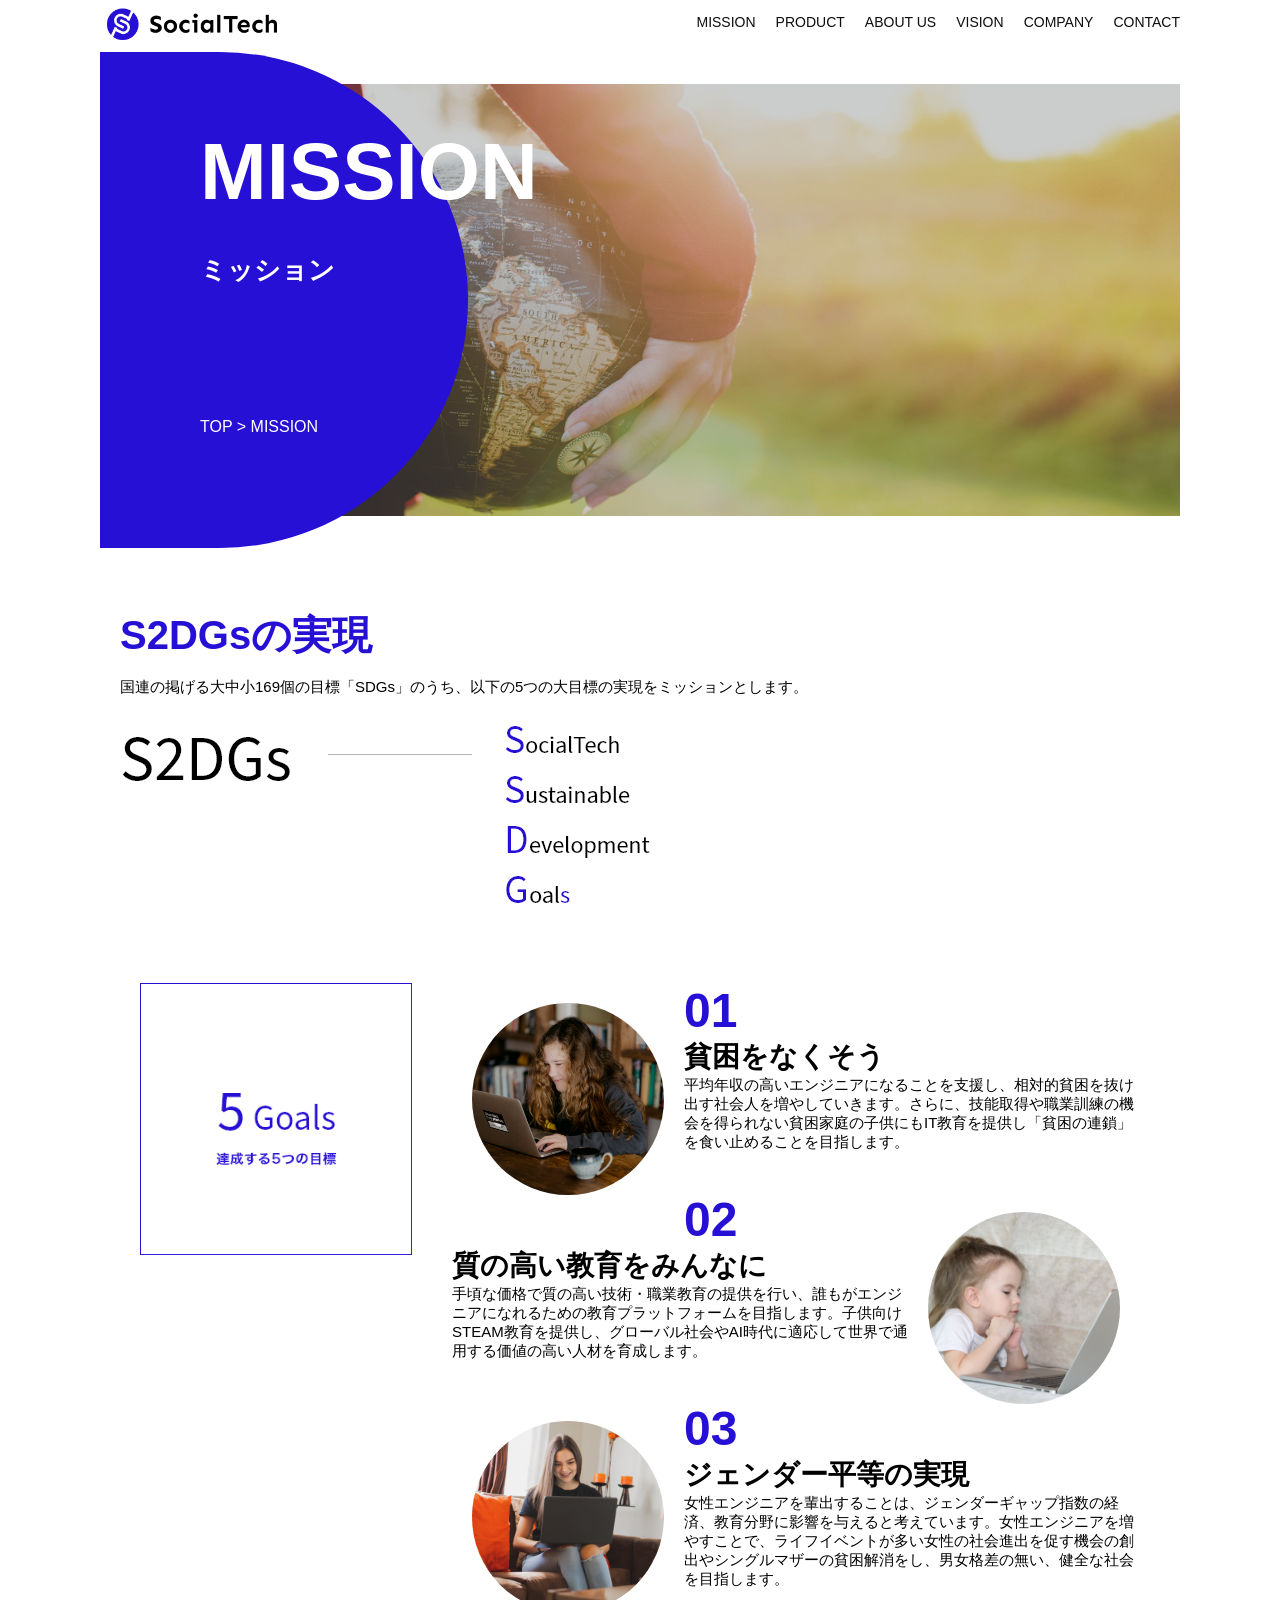
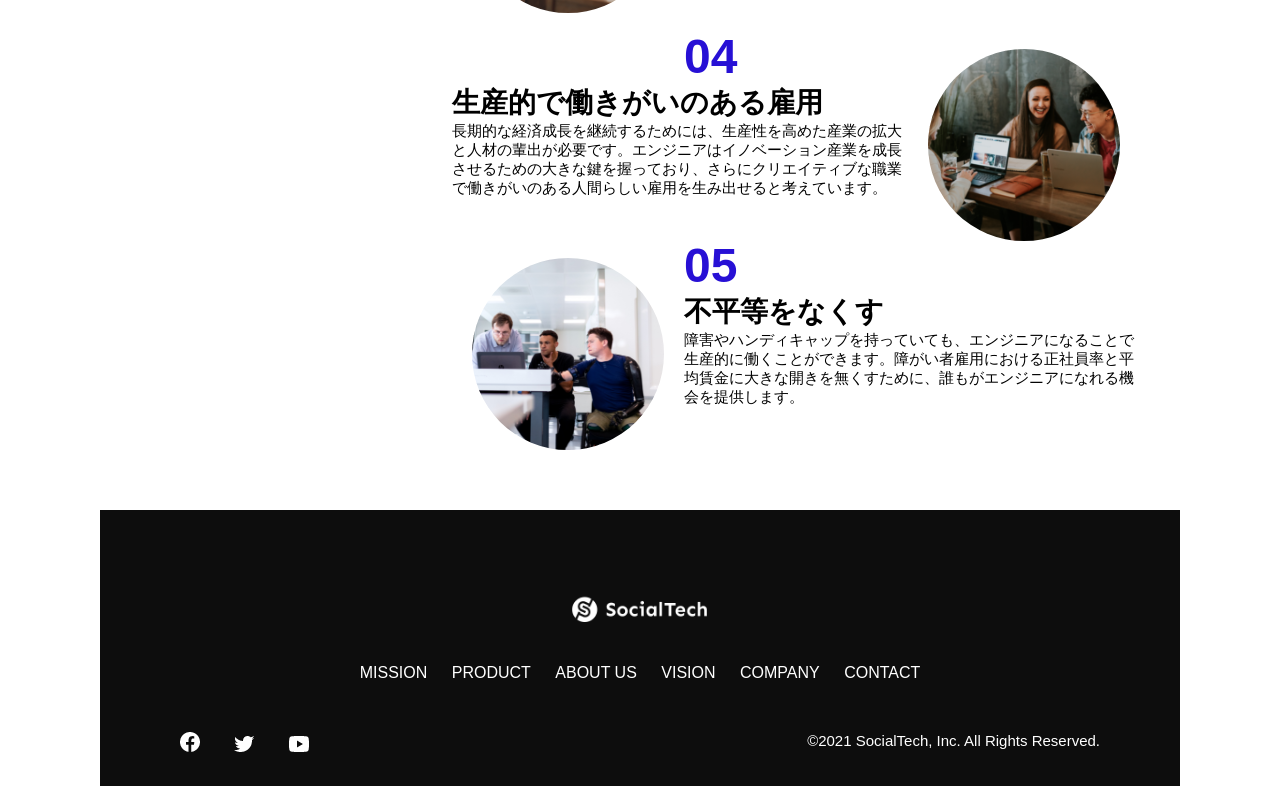
==== commit 6b30831d: "４ 2026/08/26の最新版アップ（レッスン後）" ====
--- a/kadai_tutorial_output/socialtech/mission.html
+++ b/kadai_tutorial_output/socialtech/mission.html
@@ -1,146 +1,150 @@
-<!DOCTYPE html>
-<html>
-  <head>
-    <title>SocailTech - MISSION ミッション -</title>
-    <meta charset="utf-8">
-    <meta name="description" content="SocailTechが目指す5つの目標（SDGs）を紹介します">
-    <meta name="viewport" content="width=device-width, initial-scale=1.0">
-    <link rel="stylesheet" href="style.css">
-  </head>
-
-  <body>
-    <header>
-      <a href="index.html" id="logo">
-        <img src="images/logo.png" alt="トップページに戻る">
-      </a>
-
-      <!-- PC用ナビゲーション -->
-       <nav id="nav-pc">
-        <ul>
-          <li><a href="mission.html">MISSION</a></li>
-          <li><a href="product.html">PRODUCT</a></li>
-          <li><a href="index.html#aboutus">AVOUT US</a></li>
-          <li><a href="index.html#vision">VISION</a></li>
-          <li><a href="index.html#company">COMPANY</a></li>
-          <li><a href="index.html#contact">CONTACT</a></li>
-        </ul>
-       </nav>
-
-       <!-- スマホ用メニューボタン -->
-        <button id="menu-sp" onclick="document.getElementById('nav-sp').style.display = 'block'">
-          <img src="images/button-menu.png" alt="ナビゲーションを開く">
-        </button>
-
-        <!-- スマホ用ナビゲーション -->
-         <div id="nav-sp">
-          <button id="close" onclick="document.getElementById('nav-sp').style.display = 'none'">
-            <img src="images/button-close.png" alt="ナビゲーションを閉じる">
-          </button>
-
-          <nav>
-            <ul>
-              <li>
-              <a id="logo-sp" href="index.html" onclick="document.getElementById('nav-sp').style.display = 'none'"><img src="images/logo-sp.png" alt="トップページに戻る"></a>
-            </li>
-            <li><a class="menu" href="mission.html" onclick="document.getElementById('nav-sp').style.display = 'none'">MISSION</a></li>
-            <li><a class="menu" href="product.html" onclick="document.getElementById('nav-sp').style.display = 'none'">PRODUCT</a></li>
-            <li><a class="menu" href="index.html#aboutus" onclick="document.getElementById('nav-sp').style.display = 'none'">ABOUT US</a></li>
-            <li><a class="menu" href="index.html#vision" onclick="document.getElementById('nav-sp').style.display = 'none'">VISION</a></li>
-            <li><a class="menu" href="index.html#company" onclick="document.getElementById('nav-sp').style.display = 'none'">COMPANY</a></li>
-            <li><a class="menu" href="index.html#contact" onclick="document.getElementById('nav-sp').style.display = 'none'">CONTACT</a></li>
-             </ul>
-          </nav>
-          <div id="sns">
-          <a href="https://www.facebook.com/sejuku2013">
-            <img src="images/button-facebook.png" alt="Facebookのリンク">
-          </a>
-          <a href="https://twitter.com/samuraijuku">
-            <img src="images/button-twitter.png" alt="Twitterのリンク">
-          </a>
-          <a href="https://www.youtube.com/channel/UCCFOQO5aDK0xXam4cUQXT8g">
-            <img src="images/button-youtube.png" alt="YouTubeのリンク">
-          </a>
-           </div>
-         </div>
-    </header>
-
-    <main>
-      <article>
-        <section id="mission-main">
-           <div class="mission-main-inner">
-             <div id="mission-title">
-               <h1>MISSION<br><span>ミッション</span></h1>
-               <p>TOP > MISSION</p>
-             </div>
-           </div>
-         </section>
-
-         <section id="mission-s2dgs">
-            <h2 class="mission-h2">S2DGsの実現</h2>
-            <p>国連の掲げる大中小169個の目標「SDGs」のうち、以下の5つの大目標の実現をミッションとします。</p>
-            <img src="images/mission/mission-s2dgs.png" alt="S2DGs">
-          </section>
-
-           <section id="mission-five-goals">
-           <div class="five-goals-image">
-             <img src="images/mission/mission-5goals.png" alt="5Goals">
-           </div>
-            <div class="five-goals-read">
-             <div>
-               <img class="fivegoals-image-left" src="images/mission/mission-5goals01.png" alt="PCを操作する女の子">
-               <span class="fivegoals-number">01</span>
-               <h3 class="fivegoals-h3">貧困をなくそう</h3>
-               <p class="fivegoals-p">平均年収の高いエンジニアになることを支援し、相対的貧困を抜け出す社会人を増やしていきます。さらに、技能取得や職業訓練の機会を得られない貧困家庭の子供にもIT教育を提供し「貧困の連鎖」を食い止めることを目指します。</p>
-             </div>
-             <div>
-               <img class="fivegoals-image-right" src="images/mission/mission-5goals02.png" alt="PCを見つめる小さい女の子">
-               <span class="fivegoals-number">02</span>
-               <h3 class="fivegoals-h3">質の高い教育をみんなに</h3>
-               <p class="fivegoals-p">手頃な価格で質の高い技術・職業教育の提供を行い、誰もがエンジニアになれるための教育プラットフォームを目指します。子供向けSTEAM教育を提供し、グローバル社会やAI時代に適応して世界で通用する価値の高い人材を育成します。</p>
-             </div>
-             <div>
-               <img class="fivegoals-image-left" src="images/mission/mission-5goals03.png" alt="PCを操作する女性">
-               <span class="fivegoals-number">03</span>
-               <h3 class="fivegoals-h3">ジェンダー平等の実現</h3>
-               <p class="fivegoals-p">女性エンジニアを輩出することは、ジェンダーギャップ指数の経済、教育分野に影響を与えると考えています。女性エンジニアを増やすことで、ライフイベントが多い女性の社会進出を促す機会の創出やシングルマザーの貧困解消をし、男女格差の無い、健全な社会を目指します。</p>
-             </div>
-             <div>
-               <img class="fivegoals-image-right" src="images/mission/mission-5goals04.png" alt="笑顔で話し合う3人の男女">
-               <span class="fivegoals-number">04</span>
-               <h3 class="fivegoals-h3">生産的で働きがいのある雇用</h3>
-               <p class="fivegoals-p">長期的な経済成長を継続するためには、生産性を高めた産業の拡大と人材の輩出が必要です。エンジニアはイノベーション産業を成長させるための大きな鍵を握っており、さらにクリエイティブな職業で働きがいのある人間らしい雇用を生み出せると考えています。</p>
-             </div>
-             <div>
-               <img class="fivegoals-image-left" src="images/mission/mission-5goals05.png" alt="障害を持つ男性が生き生きと働く様子">
-               <span class="fivegoals-number">05</span>
-               <h3 class="fivegoals-h3">不平等をなくす</h3>
-               <p class="fivegoals-p">障害やハンディキャップを持っていても、エンジニアになることで生産的に働くことができます。障がい者雇用における正社員率と平均賃金に大きな開きを無くすために、誰もがエンジニアになれる機会を提供します。</p>
-             </div>
-           </div>
-      </article>
-    </main>
-
-    <footer>
-      <div id="footer-logo">
-        <img src="images/logo-sp.png" alt="SocialTech">
-      </div>
-      <div id="footer-link">
-        <a href="mission.html">MISSION</a>
-        <a href="product.html">PRODUCT</a>
-        <a href="index.html#aboutus">ABOUT US</a>
-        <a href="index.html#vision">VISION</a>
-        <a href="index.html#company">COMPANY</a>
-        <a href="index.html#contact">CONTACT</a>
-      </div>
-      <div id="sns-footer">
-        <div class="sns-btns">
-          <a href="https://www.facebook.com/sejuku2013"><img src="images/button-facebook.png" alt="Facebookのリンク"></a>
-          <a href="https://twitter.com/samuraijuku"><img src="images/button-twitter.png" alt="Twitterのリンク"></a>
-          <a href="https://www.youtube.com/channel/UCCFOQO5aDK0xXam4cUQXT8g"><img src="images/button-youtube.png" alt="YouTubeのリンク"></a>
-        </div>
-        <p id="copyright">&copy;2021 SocialTech, Inc. All Rights Reserved.</p>
-      </div>
-    </footer>
-
-  </body>
-</html>+<!DOCTYPE html>
+<html>
+  <head>
+    <title>SocialTech - MISSION ミッション -</title>
+    <meta charset="utf-8">
+    <meta name="description" content="SocialTechが目指す5つの目標（S2DGs）を紹介します">
+    <meta name="viewport" content="width=device-width, initial-scale=1.0">
+    <link rel="stylesheet" href="style.css">
+  </head>
+
+  <body>
+    <!-- ヘッダー -->
+    <header>
+      <!-- ロゴ -->
+      <a href="index.html" id="logo">
+        <img src="images/logo.png" alt="トップページに戻る">
+      </a>
+
+      <!-- PC用ナビゲーション -->
+      <nav id="nav-pc">
+        <ul>
+          <li><a href="mission.html">MISSION</a></li>
+          <li><a href="product.html">PRODUCT</a></li>
+          <li><a href="index.html#aboutus">ABOUT US</a></li>
+          <li><a href="index.html#vision">VISION</a></li>
+          <li><a href="index.html#company">COMPANY</a></li>
+          <li><a href="index.html#contact">CONTACT</a></li>
+        </ul>
+      </nav>
+
+      <!-- スマホ用メニューボタン -->
+      <button id="menu-sp" onclick="document.getElementById('nav-sp').style.display = 'block'">
+        <img src="images/button-menu.png" alt="ナビゲーションを開く">
+      </button>
+
+      <!-- スマホ用ナビゲーション -->
+      <div id="nav-sp">
+        <button id="close" onclick="document.getElementById('nav-sp').style.display = 'none'">
+          <img src="images/button-close.png" alt="ナビゲーションを閉じる">
+        </button>
+
+        <nav>
+          <ul>
+            <li>
+              <a id="logo-sp" href="index.html" onclick="document.getElementById('nav-sp').style.display = 'none'"><img src="images/logo-sp.png" alt="トップページに戻る"></a>
+            </li>
+            <li><a class="menu" href="mission.html" onclick="document.getElementById('nav-sp').style.display = 'none'">MISSION</a></li>
+            <li><a class="menu" href="product.html" onclick="document.getElementById('nav-sp').style.display = 'none'">PRODUCT</a></li>
+            <li><a class="menu" href="index.html#aboutus" onclick="document.getElementById('nav-sp').style.display = 'none'">ABOUT US</a></li>
+            <li><a class="menu" href="index.html#vision" onclick="document.getElementById('nav-sp').style.display = 'none'">VISION</a></li>
+            <li><a class="menu" href="index.html#company" onclick="document.getElementById('nav-sp').style.display = 'none'">COMPANY</a></li>
+            <li><a class="menu" href="index.html#contact" onclick="document.getElementById('nav-sp').style.display = 'none'">CONTACT</a></li>
+          </ul>
+        </nav>
+        <div id="sns">
+          <a href="https://www.facebook.com/sejuku2013">
+            <img src="images/button-facebook.png" alt="Facebookのリンク">
+          </a>
+          <a href="https://twitter.com/samuraijuku">
+            <img src="images/button-twitter.png" alt="Twitterのリンク">
+          </a>
+          <a href="https://www.youtube.com/channel/UCCFOQO5aDK0xXam4cUQXT8g">
+            <img src="images/button-youtube.png" alt="YouTubeのリンク">
+          </a>
+        </div>
+      </div>
+    </header>
+
+    <main>
+      <article>
+        <section id="mission-main">
+          <div class="mission-main-inner">
+            <div id="mission-title">
+              <h1>MISSION<br><span>ミッション</span></h1>
+              <p>TOP > MISSION</p>
+            </div>
+          </div>
+        </section>
+
+        <section id="mission-s2dgs">
+          <h2 class="mission-h2">S2DGsの実現</h2>
+          <p>国連の掲げる大中小169個の目標「SDGs」のうち、以下の5つの大目標の実現をミッションとします。</p>
+          <img src="images/mission/mission-s2dgs.png" alt="S2DGs">
+        </section>
+
+        <section id="mission-five-goals">
+          <div class="five-goals-image">
+            <img src="images/mission/mission-5goals.png" alt="5Goals">
+          </div>
+          <div class="five-goals-read">
+            <div>
+              <img class="fivegoals-image-left" src="images/mission/mission-5goals01.png" alt="PCを操作する女の子">
+              <span class="fivegoals-number">01</span>
+              <h3 class="fivegoals-h3">貧困をなくそう</h3>
+              <p class="fivegoals-p">平均年収の高いエンジニアになることを支援し、相対的貧困を抜け出す社会人を増やしていきます。さらに、技能取得や職業訓練の機会を得られない貧困家庭の子供にもIT教育を提供し「貧困の連鎖」を食い止めることを目指します。</p>
+            </div>
+            <div>
+              <img class="fivegoals-image-right" src="images/mission/mission-5goals02.png" alt="PCを見つめる小さい女の子">
+              <span class="fivegoals-number">02</span>
+              <h3 class="fivegoals-h3">質の高い教育をみんなに</h3>
+              <p class="fivegoals-p">手頃な価格で質の高い技術・職業教育の提供を行い、誰もがエンジニアになれるための教育プラットフォームを目指します。子供向けSTEAM教育を提供し、グローバル社会やAI時代に適応して世界で通用する価値の高い人材を育成します。</p>
+            </div>
+            <div>
+              <img class="fivegoals-image-left" src="images/mission/mission-5goals03.png" alt="PCを操作する女性">
+
+              <span class="fivegoals-number">03</span>
+              <h3 class="fivegoals-h3">ジェンダー平等の実現</h3>
+              <p class="fivegoals-p">女性エンジニアを輩出することは、ジェンダーギャップ指数の経済、教育分野に影響を与えると考えています。女性エンジニアを増やすことで、ライフイベントが多い女性の社会進出を促す機会の創出やシングルマザーの貧困解消をし、男女格差の無い、健全な社会を目指します。</p>
+            </div>
+            <div>
+              <img class="fivegoals-image-right" src="images/mission/mission-5goals04.png" alt="笑顔で話し合う3人の男女">
+              <span class="fivegoals-number">04</span>
+              <h3 class="fivegoals-h3">生産的で働きがいのある雇用</h3>
+              <p class="fivegoals-p">長期的な経済成長を継続するためには、生産性を高めた産業の拡大と人材の輩出が必要です。エンジニアはイノベーション産業を成長させるための大きな鍵を握っており、さらにクリエイティブな職業で働きがいのある人間らしい雇用を生み出せると考えています。</p>
+            </div>
+            <div>
+              <img class="fivegoals-image-left" src="images/mission/mission-5goals05.png" alt="障害を持つ男性が生き生きと働く様子">
+              <span class="fivegoals-number">05</span>
+              <h3 class="fivegoals-h3">不平等をなくす</h3>
+              <p class="fivegoals-p">障害やハンディキャップを持っていても、エンジニアになることで生産的に働くことができます。障がい者雇用における正社員率と平均賃金に大きな開きを無くすために、誰もがエンジニアになれる機会を提供します。</p>
+            </div>
+          </div>
+        </section>
+      </article>
+    </main>
+
+    <footer>
+      <div id="footer-logo">
+        <img src="images/logo-sp.png" alt="SocialTech">
+      </div>
+      <div id="footer-link">
+        <a href="mission.html">MISSION</a>
+        <a href="product.html">PRODUCT</a>
+        <a href="index.html#aboutus">ABOUT US</a>
+        <a href="index.html#vision">VISION</a>
+        <a href="index.html#company">COMPANY</a>
+        <a href="index.html#contact">CONTACT</a>
+      </div>
+      <div id="sns-footer">
+        <div class="sns-btns">
+          <a href="https://www.facebook.com/sejuku2013"><img src="images/button-facebook.png" alt="Facebookのリンク"></a>
+          <a href="https://twitter.com/samuraijuku"><img src="images/button-twitter.png" alt="Twitterのリンク"></a>
+          <a href="https://www.youtube.com/channel/UCCFOQO5aDK0xXam4cUQXT8g"><img src="images/button-youtube.png" alt="YouTubeのリンク"></a>
+        </div>
+        <p id="copyright">&copy;2021 SocialTech, Inc. All Rights Reserved.</p>
+      </div>
+    </footer>
+
+  </body>
+</html>
--- a/kadai_tutorial_output/socialtech/style.css
+++ b/kadai_tutorial_output/socialtech/style.css
@@ -1,1008 +1,1117 @@
-/* PC、スマホ共通スタイル */
-* {
-  box-sizing: border-box;
-}
-
-p {
-  font-size: 15px;
-}
-
-body {
-  font-family: "Source Sans Pro", "Hiragino Kaku Gothic ProN", Meiryo, Arial, sans-serif;
-}
-/* ヘッダー */
-header {
-display: flex;
-justify-content: space-between;
-} 
-
- /* ナビゲーションのレイアウト */
- #nav-pc {
-   font-size: 14px;
- }
- 
- #nav-pc ul {
-   display: flex;
-   padding-left: 0;
- }
- 
- #nav-pc li {
-   list-style: none;
- }
- 
- /* ナビゲーションのリンクの装飾設定 */
- #nav-pc a {
-   text-decoration: none;
-   margin-left: 20px;
-   color: #0d0d0d;
- }
- 
- #nav-pc a:hover {
-   text-decoration: underline;
- }
-#nav-sp,
-#menu-sp {
-  display: none;
-}
-
- #main-visual{
-  position:relative;
-  height: 400px;
- }
- #main-message{
-  position: absolute;
-  top: 0;
-  left: 0;
-  background-color: #2710d5;
-  color: #ffffff;
-  border-radius: 0 0 476px 0;
-  max-width: 620px;
-  height: 100%;
-  width: 100%;
-  z-index: 11;
- }
- #main-message > h1 {
-  font-size: 60px;
-  margin: 100px 0 0 50px;
- }
- #main-message > p {
-  font-size: 28px;
-  margin: 0 0 0 50px;
- }
- #main-visual > img {
-   max-width: 620px;
-   border-radius: 476px 0 0 0;
-   position: absolute;
-   top: 0;
-   right: 0;
-   z-index: 10;
- }
- /* 見出し */
- h2 {
-   margin: 40px 0 0 0;
- }
- 
- h2::after {
-   content: url("images/line.png");
-   margin-left: 10px;
- }
- 
- h3 {
-   font-size: 27px;
- }
-  /* ミッション */
- #mission {
-   margin: 80px auto 80px auto;
- }
- 
- #mission-flex {
-   display: flex;
- }
-  #mission-flex > div {
-   width: 50%;
-   margin: 20px;
- }
- 
- #mission-photo {
-   width: 100%;
- }
- 
- #s2dgs {
-   margin-top: 50px;
-   width: 100%;
- }
-  /* プロダクト */
- #product {
-   background-color: #fafafa;
-   margin: 80px 0 80px 0;
-   padding: 10px 40px 0px 40px;
- }
- 
- /* 外枠 */
- #product .product-flex {
-   margin-top: 40px;
-   display: flex;
- }
- 
- /* 左のカラム */
- #product-left {
-   width: 50%;
-   margin-right: 20px;
- }
- 
- /* 右のカラム */
- #product-right {
-   width: 50%;
-   margin-left: 20px;
-   margin-top: 80px;
- }
- 
- /* 画像＋説明の枠 */
- #product-left > div {
-   position: relative;
-   height: 480px;
-   margin-right: 20px;
- }
- #product-right > div {
-   position: relative;
-   height: 480px;
-   margin-left: 20px;
- }
-  /* 画像 */
- .product-photo {
-   width: 100%;
- }
-  /* 説明文の枠 */
- .product-explain {
-   background-color: #ffffff;
-   position: absolute;
-   left: 0;
-   bottom: 50px;
-   margin: 0 40px 0 40px;
-   padding: 20px;
-   box-shadow: 5px 5px 10px rgba(0, 0, 0, 0.05);
- }
- 
- /* 説明文の英語 */
- .product-explain > span {
-   color: #2710d5;
-   font-weight: bold;
-   font-size: 16px;
-   margin: 0;
- }
- 
- /* 説明文の見出し */
- .product-explain > h3 {
-   margin: 5px 0 5px 0;
- }
- 
- /* 説明文 */
- .product-explain > p {
-   font-size: 14px;
-   margin: 0;
- }
- 
- /* もっと見るボタン */
- #product-more {
-   text-align: center;
- }
- 
- #product-more a {
-   position: relative;
-   bottom: -42px;
- }
-  /* ABOUT US */
- #aboutus {
-   margin: 80px auto 80px auto;
- }
- 
- /* 3つの組織文化と画像を入れる枠 */
- #aboutus > div {
-   display: flex;
- }
-  /* 画像 */
- .culture-img {
-   width: 50%;
-   align-self: flex-start;
- }
- 
- .culture-img2 {
-   margin-top: 50px;
-   width: 100%;
- }
-  /* 3つの組織文化の表 */
- .culture-table {
-   margin-right: 50px;
- }
-  /* 番号 */
- .culture-num {
-   font-size: 80px;
-   color: #2710d5;
-   padding: 0 20px 0 0;
- }
-
- /* 見出し */
- .culture-table th {
-   text-align: left;
-   font-size: 28px;
-   font-weight: bold;
- }
-
- /* 組織文化英語 */
- .culture-en {
-   color: #2710d5;
-   font-size: 24px;
- }
-
- /* 説明文 */
- .culture-description {
-   margin: 0;
- }
-  /* ビジョン */
- #vision {
-   margin: 80px auto 80px auto;
- }
- 
- /* セクション内の外枠*/
- #vision > div {
-   display: flex;
-   justify-content: space-between;
-   flex-wrap: wrap;
- }
- 
- /*7つの行動指針の枠*/
- .vision-box {
-   width: 300px;
-   height: 300px;
-   margin-bottom: 30px;
-   position: relative;
- }
-  .vision-box > img {
-   width: 100%;
-   position: relative;
-   z-index: 30;
- }
- 
- .vision-box > div {
-   position: absolute;
-   top: 0;
-   left: 0;
-   z-index: 31;
-   margin-right: 20px;
- }
- 
- .vision-box > div > h4 {
-   color: #2710d5;
-   font-size: 19px;
-   margin: 80px 0 0 0;
- }
- 
- .vision-box > div > h4::first-letter {
-   font-size: 40px;
- }
- 
- .vision-box > div > h5 {
-   font-size: 20px;
-   margin: 0 0 0 0;
- }
- 
- .vision-box > div > p {
-   margin: 10px 0 0 0;
- }
- #company {
-  margin: 80px auto 80px auto;
- }
- #company-table {
-   width: 100%;
- }
- 
- .tableheader {
-   text-align: left;
-   padding: 20px;
-   border-bottom-color: #2710d5;
-   border-bottom-width: 1px;
-   border-bottom-style: solid;
-   width: 100px;
- }
- 
- .tableheader-first {
-   border-top-color: #2710d5;
-   border-top-width: 1px;
-   border-top-style: solid;
- }
- 
- .cell {
-   padding: 30px;
-   border-bottom-color: #ececec;
-   border-bottom-width: 1px;
-   border-bottom-style: solid;
- }
- 
- .cell-first {
-   border-top-color: #ececec;
-   border-top-width: 1px;
-   border-top-style: solid;
- }
-  #company > iframe {
-   width: 100%;
-   height: 368px;
-   margin-top: 40px;
- }
-  /* お問い合わせ */
- #contact {
-   margin: 80px auto 80px auto;
- }
- 
- /* 外枠 */
- #contact > form > div {
-   display: flex;
-   flex-direction: row;
-   flex-wrap: wrap;
-   padding-bottom: 30px;
- }
-  /* 左列の見出し */
- .contact-heading {
-   width: 240px;
-   align-self: center;
- }
- /* 見出しのラベル */
- .contact-label {
-   font-weight: bold;
- }
- /* 必須 */
- .contact-span {
-   color: #ce2222;
-   margin: 0 0 0 20px;
-   font-weight: bold;
- }
- /* テキストボックス */
- .contact-textbox {
-   border-top: 0px;
-   border-left: 0px;
-   border-right: 0px;
-   border-bottom-width: 1px;
-   border-bottom-color: #707070;
-   border-style: solid;
-   background-color: #fafafa;
-   width: 400px;
-   height: 56px;
- }
- 
- /* お問い合わせ内容のテキストエリア */
- .contact-textarea {
-   border-top: 0px;
-   border-left: 0px;
-   border-right: 0px;
-   border-bottom-width: 1px;
-   border-bottom-color: #707070;
-   background-color: #fafafa;
-   width: 400px;
-   height: 200px;
-}
-/* 個人情報の取り扱い */
- #contact dt {
-   font-weight: bold;
- }
- 
- #contact dd {
-   margin: 0 0 16px 0;
- }
- 
- #contact dd p {
-   margin: 0;
- }
- 
- #contact dd ul {
-   padding-left: 0;
- }
- 
- #contact dd li {
-   margin-bottom: 0;
-   list-style: none;
- }
- /* フッター */
- footer {
-   background-color: #0d0d0d;
-   text-align: center;
-   padding: 80px 80px 30px 80px;
- }
- 
- #footer-logo {
-   margin-bottom: 30px;
- }
-  #footer-link {
-   margin-bottom: 50px;
- }
- 
- #footer-link > a {
-   text-decoration: none;
-   margin: 10px;
-   color: #ffffff;
- }
- 
- #footer-link > a:hover {
-   text-decoration: underline;
- }
-  #sns-footer {
-   display: flex;
-   justify-content: space-between;
- }
- 
- #sns-footer a {
-   margin-right: 30px;
- }
- 
- #copyright {
-   color: #ffffff;
-   margin: 0;
- }
-
-   /* mission.html用スタイル */
-   /* ミッションのメインビジュアル */
-   #mission-main {
-     height: 256px;
-     margin-top: 4%;
-     position: relative;
-   }
- 
-   .mission-main-inner {
-     height: 80%;
-     background-size: cover;
-   }
- 
-   #mission-title {
-     width: 136px;
-     height: 256px;
-     position: absolute;
-     top: -10%;
-   }
- 
-   #mission-title h1 {
-     left: 20px;
-     font-size: 40px;
-   }
- 
-   #mission-title h1 span {
-     font-size: 18px;
-   }
- 
-   #mission-title > p {
-     top: 180px;
-     left: 20px;
-     font-size: 13px;
-   }
-
-   /* ミッションページ　S2DGSの設定 */
-    .mission-h2 {
-      font-size: 38px;
-      margin: 0px;
-    }
-  
-    .mission-h2::after {
-      content: none;
-    }
-  
-    #mission-s2dgs > img {
-      width: 100%;
-    }
-
-    /* ミッションページ　5つのゴールの設定 */
-   #mission-five-goals {
-     flex-direction: column;
-   }
- 
-   #mission-five-goals > div {
-     padding: 0;
-   }
- 
-   #mission-five-goals .five-goals-image,
-   #mission-five-goals .five-goals-read {
-     width: 100%;
-     padding: 0;
-   }
- 
-   #mission-five-goals .five-goals-read > div {
-     display: flex;
-     flex-direction: column;
-   }
- 
-   .fivegoals-image-right,
-   .fivegoals-image-left {
-     align-self: center;
-   }
-
-    /* mission.html用スタイル */
- /* ミッションのメインビジュアル */
- .mission-main-inner {
-   background-image: url("images/mission/mission-main.png");
-   background-repeat: no-repeat;
-   background-position-y: center;
- }
- 
- #mission-title {
-   background-color: #2710d5;
-   width: 368px;
-   color: #ffffff;
-   height: 496px;
-   border-radius: 0 248px 248px 0;
-   position: relative;
- }
- 
- #mission-title h1 {
-   position: absolute;
-   top: 0;
-   left: 100px;
-   font-size: 80px;
-   line-height: 1;
- }
- 
- #mission-title h1 span {
-   font-size: 26px;
- }
- 
- #mission-title > p {
-   position: absolute;
-   top: 350px;
-   left: 100px;
-   font-size: 16px;
- }
-
- /* ミッションページ　S2DGSの設定 */
- #mission-s2dgs {
-   padding: 20px;
- }
- 
- .mission-h2 {
-   color: #2710d5;
-   font-size: 40px;
- }
- 
- .mission-h2::after {
-   content: none;
- }
-
- /* ミッションページ　5つのゴールの設定 */
- #mission-five-goals {
-   padding: 20px;
-   display: flex;
- }
- 
- #mission-five-goals .five-goals-image {
-   width: 30%;
-   padding: 20px;
- }
- 
- #mission-five-goals .five-goals-image img {
-   width: 100%;
- }
- 
- #mission-five-goals .five-goals-read {
-   width: 70%;
-   padding: 20px;
- }
- 
- #mission-five-goals .five-goals-read > div {
-   margin-bottom: 40px;
- }
- 
- .fivegoals-image-right {
-   float: right;
-   margin: 20px;
- }
- 
- .fivegoals-image-left {
-   float: left;
-   margin: 20px;
- }
- 
- .fivegoals-number {
-   color: #2710d5;
-   font-size: 48px;
-   font-weight: bold;
-   margin: 0;
- }
- 
- .fivegoals-h3 {
-   font-size: 28px;
-   margin: 0;
- }
- 
- .fivegoals-p {
-   margin: 0;
- }
-
- /* プロダクトページ */
- .product-main-inner {
-   background-image: url("images/product/product-main.png");
-   background-repeat: no-repeat;
-   background-position-y: center;
- }
- 
- #product-title {
-   background-color: #2710d5;
-   width: 368px;
-   color: #ffffff;
-   height: 496px;
-   border-radius: 0 248px 248px 0;
-   position: relative;
- }
- 
- #product-title h1 {
-   position: absolute;
-   top: 0;
-   left: 100px;
-   font-size: 80px;
-   line-height: 1;
- }
- 
- #product-title h1 span {
-   font-size: 26px;
- }
- 
- #product-title > p {
-   position: absolute;
-   top: 350px;
-   left: 100px;
-   font-size: 16px;
- }
-
- /* セクション */
- .product-section {
-   display: flex;
-   padding: 20px 20px 0;
- }
- 
- .product-section .product-section-img {
-   width: 450px;
- }
- 
- /* 左が画像のセクション*/
- .product-section-left .product-section-img img {
-   width: 100%;
-   padding: 0 40px 30px 0;
-   border-radius: 0 432px 0 0;
- }
- 
- .product-section-left .product-read {
-   width: 50%;
-   flex-grow: 1;
- }
- 
- .product-section-left .product-read p {
-   margin-bottom: 0;
- }
- 
- /* 右が画像のセクション*/
- .product-section-right {
-   justify-content: space-between;
- }
- 
- .product-section-right .product-section-img img {
-   width: 100%;
-   padding: 0 0 30px 40px;
-   border-radius: 432px 0 0 0;
- }
- 
- .product-section-right .product-read {
-   width: 500px;
- }
- 
- .product-h2 {
-   color: #2710d5;
-   font-size: 24px;
-   margin: 0;
- }
- 
- .product-h3 {
-   font-size: 28px;
-   margin: 0;
- }
-/*====================
-  スマートフォン用のスタイル
- =====================*/
- @media screen and (max-width: 767px) {
-   /* PC用ナビゲーション非表示 */
-   #nav-pc {
-     display: none;
-   }
- 
-   /* ハンバーガーメニュー */
-   #menu-sp {
-     display: block;
-     background-color: transparent;
-     float: right;
-     padding: 0;
-     border: none;
-   }
- 
-   /* スマホ用ナビゲーションの表示切替*/
-   /* 初期状態、レイアウトと非表示設定 */
-   #nav-sp {
-     background-color: #2710d5;
-     position: fixed;
-     left: 0;
-     top: 0;
-     height: 100%;
-     width: 100%;
-     display: none;
-     z-index: 100;
-   }
-   /* ×ボタン */
-   #close {
-     position: absolute;
-     top: 20px;
-     right: 20px;
-     background-color: transparent;
-     border: none;
-   }
- 
-   #nav-sp nav ul {
-     padding-left: 0;
-   }
- 
-   #nav-sp nav li {
-     list-style: none;
-   }
- 
-   /* ナビゲーションメニュー用ロゴ */
-   #logo-sp {
-     margin: 80px 0 30px 20px;
-   }
-    /* ナビゲーションのリンクの装飾設定 */
-  #nav-sp nav a {
-    display: block;
-    color: #ffffff;
-  }
- 
-  #nav-sp nav a:hover {
-     text-decoration: underline;
-   }
- 
-   #nav-sp .menu {
-     text-decoration: none;
-     margin: 0 20px 0 20px;
-     height: 44px;
-     font-size: 16px;
-     background-image: url("images/arrow.png");
-     background-repeat: no-repeat;
-     background-position: right top;
-   } 
-     #sns {
-    position: absolute;
-    bottom: 20px;
-    left: 20px;
-  }
-
-  #sns > a {
-    margin-right: 30px;
-  }
-
-  /* メインビジュアル */
-   #main-visual {
-     position: relative;
-     height: 470px;
-   }
- 
-   #main-visual > div {
-     text-align: center;
-     height: 280px;
-   }
- 
-   #main-visual h1 {
-     font-size: 28px;
-     margin: 90px 0 0 0;
-   }
- 
-   #main-visual > div > p {
-     margin: 0;
-     font-size: 15px;
-   }
- 
-   #main-visual > img {
-     width: 100%;
-     border-radius: 476px 0 0 0;
-     top: auto;
-     bottom: 0;
-   }
-
-   /*見出し*/
-   h2 {
-     margin: 15px 0 15px 0;
-   }
-   
-   h3 {
-     font-size: 24px;
-     margin: 10px 0 0 0;
-   }
-
-    /* ミッション */
-   #mission {
-     margin: 20px 0 20px 0;
-     padding: 0 20px 0 20px;
-   }
- 
-   #mission-flex {
-     flex-direction: column;
-   }
- 
-   #mission-flex > div {
-   width: 100%;
-   margin: 0;
- }
-
- /* プロダクト */
-    #product {
-      margin: 0;
-      padding: 10px 20px 0 20px;
-    }
-  
-    /* 外枠 */
-    #product .product-flex {
-      flex-direction: column;
-      margin-top: 0;
-    }
-  
-    /* 左右のカラム　スマホでは縦並び */
-    #product-left,
-    #product-right {
-      width: 100%;
-      margin: 0;
-    }
-
-    /*  画像＋説明の枠 */
-   #product-left > div,
-   #product-right > div {
-     height: auto;
-     margin: 0;
-   }
- 
-   /* 説明文の枠 */
-   .product-explain {
-     position: relative;
-     margin: 0;
-   }
- 
-   .product-explain > h3 {
-     margin: 10px 0 10px 0;
-     font-size: 24px;
-   }
- 
-  /* もっと見るボタン */
-    #product-more {
-      text-align: left;
-    }
-
-      /* ABOUT US */
-   #aboutus {
-     margin: 80px 20px 80px 20px;
-   }
- 
-   #aboutus > div {
-     flex-direction: column;
-  }
- 
-   .culture-table th {
-     font-size: 16px;
-   }
- 
-   .culture-table {
-     margin-right: 0;
-     padding-right: 20px;
-     order: 2;
-   }
- 
-   .culture-img {
-     width: 100%;
-     order: 1;
-   }
- 
-   .culture-img2 {
-     margin-top: 0;
-   }
- 
-   .culture-num {
-     padding: 0;
-   }
- 
-   .culture-description {
-     margin: 0;
-   }
-
-    /* ビジョン */
-   #vision {
-     margin: 80px 20px 80px 20px;
-   }
- 
-   .vision-box > img {
-     position: absolute;
-     top: 0;
-     left: 0;
-   }
- 
-   .vision-box > div > h4 {
-     margin: 60px 0 0 0;
-   }
-
-    /*会社概要*/
-   #company {
-     margin: 0 20px 0 20px;
-   }
- 
-   #company > h3 {
-     margin-bottom: 20px;
-   }
-
-  .tableheader {
-     width: 50px;
-   }
- 
-   .cell {
-     padding: 20px;
-   }
- 
-   #company > iframe {
-     height: 240px;
-   }
-
-    /* お問い合わせ */
-   #contact {
-     margin: 80px 20px 80px 20px;
-   }
- 
-   #contact > h3 {
-     margin-bottom: 20px;
-   }
- 
-   #contact > form > div {
-     flex-direction: column;
-     margin-bottom: 20px;
-   }
- 
-   .contact-heading {
-     align-self: auto;
-     margin-bottom: 20px;
-   }
-
-  .contact-textbox {
-     min-width: 300px;
-     width: 100%;
-   }
- 
-   .contact-textarea {
-     height: 150px;
-     width: 100%;
-   }
- 
-   .radiobutton {
-     margin-bottom: 20px;
-   }
-
-   /* フッター */
-   footer {
-     padding: 30px 20px 50px 20px;
-     text-align: left;
-   }
- 
-   #footer-link > a {
-     margin: 0 20px 30px 0;
-     display: block;
-     background-image: url("images/arrow.png");
-     background-repeat: no-repeat;
-     background-position: right top;
-   }
- 
-   #footer-link > a:hover {
-     text-decoration: underline;
-   }
- 
-   #sns-footer {
-     flex-direction: column;
-     justify-content: flex-start;
-   }
- 
-   #copyright {
-     font-size: 12px;
-     margin-top: 30px;
-   }
-}
-
+/* PC、スマホ共通スタイル */
+* {
+  box-sizing: border-box;
+}
+
+p {
+  font-size: 15px;
+}
+
+body {
+  max-width: 1080px;
+  margin: 0 auto 0 auto;
+  font-family: "Source Sans Pro", "Hiragino Kaku Gothic ProN", Meiryo, Arial, sans-serif;
+}
+  
+/* ヘッダー */
+header {
+  display: flex;
+  justify-content: space-between;
+}
+
+/* ナビゲーションのレイアウト */
+#nav-pc {
+  font-size: 14px;
+}
+
+#nav-pc ul {
+  display: flex;
+  padding-left: 0;
+}
+
+#nav-pc li {
+  list-style: none;
+}
+
+/* ナビゲーションのリンクの装飾設定 */
+#nav-pc a {
+  text-decoration: none;
+  margin-left: 20px;
+  color: #0d0d0d;
+}
+
+#nav-pc a:hover {
+  text-decoration: underline;
+}
+
+/* スマホ用ナビを非表示 */
+#nav-sp,
+#menu-sp {
+  display: none;
+}
+
+/* メインビジュアル*/
+#main-visual {
+  position: relative;
+  height: 400px;
+}
+
+#main-message {
+  position: absolute;
+  top: 0;
+  left: 0;
+  background-color: #2710d5;
+  color: #ffffff;
+  border-radius: 0 0 476px 0;
+  max-width: 620px;
+  height: 100%;
+  width: 100%;
+  z-index: 11;
+}
+
+#main-message h1 {
+  font-size: 60px;
+  margin: 100px 0 0 50px;
+}
+
+#main-message > p {
+  font-size: 28px;
+  margin: 0 0 0 50px;
+}
+
+#main-visual > img {
+  max-width: 620px;
+  border-radius: 476px 0 0 0;
+  position: absolute;
+  top: 0;
+  right: 0;
+  z-index: 10;
+}
+
+/*見出し*/
+h2 {
+  margin: 40px 0 0 0;
+}
+
+h2::after {
+  content: url("images/line.png");
+  margin-left: 10px;
+}
+
+h3 {
+  font-size: 27px;
+}
+
+/* ミッション */
+#mission {
+  margin: 80px auto 80px auto;
+}
+
+#mission-flex {
+  display: flex;
+}
+
+#mission-flex > div {
+  width: 50%;
+  margin: 20px;
+}
+
+#mission-photo {
+  width: 100%;
+}
+
+#s2dgs {
+  margin-top: 50px;
+  width: 100%;
+}
+
+/* プロダクト */
+#product {
+  background-color: #fafafa;
+  margin: 80px 0 80px 0;
+  padding: 10px 40px 0px 40px;
+}
+
+/* 外枠 */
+#product .product-flex {
+  margin-top: 40px;
+  display: flex;
+}
+
+/* 左のカラム */
+#product-left {
+  width: 50%;
+  margin-right: 20px;
+}
+
+/* 右のカラム */
+#product-right {
+  width: 50%;
+  margin-left: 20px;
+  margin-top: 80px;
+}
+
+/* 写真＋説明の枠 */
+#product-left > div {
+  position: relative;
+  height: 480px;
+  margin-right: 20px;
+}
+
+#product-right > div {
+  position: relative;
+  height: 480px;
+  margin-left: 20px;
+}
+
+/* 写真*/
+.product-photo {
+  width: 100%;
+}
+
+/* 説明文の枠 */
+.product-explain {
+  background-color: #ffffff;
+  position: absolute;
+  left: 0;
+  bottom: 50px;
+  margin: 0 40px 0 40px;
+  padding: 20px;
+  box-shadow: 5px 5px 10px rgba(0, 0, 0, 0.05);
+}
+
+/* 説明文の英語 */
+.product-explain > span {
+  color: #2710d5;
+  font-weight: bold;
+  font-size: 16px;
+  margin: 0px;
+}
+
+/* 説明文の見出し */
+.product-explain > h3 {
+  margin: 5px 0 5px 0;
+}
+
+/* 説明文 */
+.product-explain > p {
+  font-size: 14px;
+  margin: 0;
+}
+
+/* もっと見るボタン */
+#product-more {
+  text-align: center;
+}
+
+#product-more a {
+  position: relative;
+  bottom: -42px;
+}
+
+/* ABOUT US */
+#aboutus {
+  margin: 80px auto 80px auto;
+}
+
+/* ３つの組織文化と写真を入れる枠 */
+#aboutus > div {
+  display: flex;
+}
+
+/* 写真 */
+.culture-img {
+  width: 50%;
+  align-self: flex-start;
+}
+
+.culture-img2 {
+  margin-top: 50px;
+  width: 100%;
+}
+
+/* 3つの組織文化の表 */
+.culture-table {
+  margin-right: 50px;
+}
+
+/* 番号 */
+.culture-num {
+  font-size: 80px;
+  color: #2710d5;
+  padding: 0 20px 0 0;
+}
+
+/* 見出し */
+.culture-table th {
+  text-align: left;
+  font-size: 28px;
+  font-weight: bold;
+}
+
+/* 組織文化英語 */
+.culture-en {
+  color: #2710d5;
+  font-size: 24px;
+}
+
+/* 説明文 */
+.culture-description {
+  margin: 0;
+}
+
+/* ビジョン */
+#vision {
+  margin: 80px auto 80px auto;
+}
+
+/* セクション内の外枠*/
+#vision > div {
+  display: flex;
+  justify-content: space-between;
+  flex-wrap: wrap;
+}
+
+/*7つの行動指針の枠*/
+.vision-box {
+  width: 300px;
+  height: 300px;
+  margin-bottom: 30px;
+  position: relative;
+}
+
+.vision-box > img {
+  width: 100%;
+  position: relative;
+  z-index: 30;
+}
+
+.vision-box > div {
+  position: absolute;
+  top: 0;
+  left: 0;
+  z-index: 31;
+  margin-right: 20px;
+}
+
+.vision-box > div > h4 {
+  color: #2710d5;
+  font-size: 19px;
+  margin: 80px 0 0 0;
+}
+
+.vision-box > div > h4::first-letter {
+  font-size: 40px;
+}
+
+.vision-box > div > h5 {
+  font-size: 20px;
+  margin: 0 0 0 0;
+}
+
+.vision-box > div > p {
+  margin: 10px 0 0 0;
+}
+
+/*会社概要*/
+#company {
+  margin: 80px auto 80px auto;
+}
+
+#company-table {
+  width: 100%;
+}
+
+.tableheader {
+  text-align: left;
+  padding: 20px;
+  border-bottom-color: #2710d5;
+  border-bottom-width: 1px;
+  border-bottom-style: solid;
+  width: 100px;
+}
+
+.tableheader-first {
+  border-top-color: #2710d5;
+  border-top-width: 1px;
+  border-top-style: solid;
+}
+
+.cell {
+  padding: 30px;
+  border-bottom-color: #ececec;
+  border-bottom-width: 1px;
+  border-bottom-style: solid;
+}
+
+.cell-first {
+  border-top-color: #ececec;
+  border-top-width: 1px;
+  border-top-style: solid;
+}
+
+#company > iframe {
+  width: 100%;
+  height: 368px;
+  margin-top: 40px;
+}
+
+/* お問い合わせ */
+#contact {
+  margin: 80px auto 80px auto;
+}
+
+/* 外枠 */
+#contact > form > div {
+  display: flex;
+  flex-direction: row;
+  flex-wrap: wrap;
+  padding-bottom: 30px;
+}
+
+/* 左列　見出し */
+.contact-heading {
+  width: 240px;
+  align-self: center;
+}
+
+/* 見出しのラベル */
+.contact-label {
+  font-weight: bold;
+}
+
+/* 必須 */
+.contact-span {
+  color: #ce2222;
+  margin: 0 0 0 20px;
+  font-weight: bold;
+}
+
+/* テキストボックス */
+.contact-textbox {
+  border-top: 0px;
+  border-left: 0px;
+  border-right: 0px;
+  border-bottom-width: 1px;
+  border-bottom-color: #707070;
+  border-style: solid;
+  background-color: #fafafa;
+  height: 56px;
+  width: 400px;
+}
+
+/* お問い合わせ内容のテキストエリア */
+.contact-textarea {
+  border-top: 0px;
+  border-left: 0px;
+  border-right: 0px;
+  border-bottom-width: 1px;
+  border-bottom-color: #707070;
+  background-color: #fafafa;
+  width: 400px;
+  height: 200px;
+}
+
+/* 個人情報の取り扱い */
+#contact dt {
+  font-weight: bold;
+}
+
+#contact dd {
+  margin: 0 0 16px 0;
+}
+
+#contact dd p {
+  margin: 0;
+}
+
+#contact dd ul {
+  padding-left: 0;
+}
+
+#contact dd li {
+  margin-bottom: 0;
+  list-style: none;
+}
+
+/* フッター */
+footer {
+  background-color: #0d0d0d;
+  text-align: center;
+  padding: 80px 80px 30px 80px;
+}
+
+#footer-logo {
+  margin-bottom: 30px;
+}
+
+#footer-link {
+  margin-bottom: 50px;
+}
+
+#footer-link > a {
+  text-decoration: none;
+  margin: 10px;
+  color: #ffffff;
+}
+
+#footer-link > a:hover {
+  text-decoration: underline;
+}
+
+#sns-footer {
+  display: flex;
+  justify-content: space-between;
+}
+
+#sns-footer a {
+  margin-right: 30px;
+}
+
+#copyright {
+  color: #ffffff;
+  margin: 0;
+}
+
+/* mission.html用スタイル */
+/* ミッションのメインビジュアル */
+.mission-main-inner {
+  background-image: url("images/mission/mission-main.png");
+  background-repeat: no-repeat;
+  background-position-y: center;
+}
+
+#mission-title {
+  background-color: #2710d5;
+  width: 368px;
+  color: #ffffff;
+  height: 496px;
+  border-radius: 0 248px 248px 0;
+  position: relative;
+}
+
+#mission-title h1 {
+  position: absolute;
+  top: 0;
+  left: 100px;
+  font-size: 80px;
+  line-height: 1;
+}
+
+#mission-title h1 span {
+  font-size: 26px;
+}
+
+#mission-title > p {
+  position: absolute;
+  top: 350px;
+  left: 100px;
+  font-size: 16px;
+}
+
+/* ミッションページ　S2DGSの設定 */
+#mission-s2dgs {
+  padding: 20px;
+}
+
+.mission-h2 {
+  color: #2710d5;
+  font-size: 40px;
+}
+
+.mission-h2::after {
+  content: none;
+}
+
+/* ミッションページ　5つのゴールの設定 */
+#mission-five-goals {
+  padding: 20px;
+  display: flex;
+}
+
+#mission-five-goals .five-goals-image {
+  width: 30%;
+  padding: 20px;
+}
+
+#mission-five-goals .five-goals-image img {
+  width: 100%;
+}
+
+#mission-five-goals .five-goals-read {
+  width: 70%;
+  padding: 20px;
+}
+
+#mission-five-goals .five-goals-read > div {
+  margin-bottom: 40px;
+}
+
+.fivegoals-image-right {
+  float: right;
+  margin: 20px;
+}
+
+.fivegoals-image-left {
+  float: left;
+  margin: 20px;
+}
+
+.fivegoals-number {
+  color: #2710d5;
+  font-size: 48px;
+  font-weight: bold;
+  margin: 0;
+}
+
+.fivegoals-h3 {
+  font-size: 28px;
+  margin: 0;
+}
+
+.fivegoals-p {
+  margin: 0;
+}
+
+/* プロダクトページ */
+.product-main-inner {
+  background-image: url("images/product/product-main.png");
+  background-repeat: no-repeat;
+  background-position-y: center;
+}
+
+#product-title {
+  background-color: #2710d5;
+  width: 368px;
+  color: #ffffff;
+  height: 496px;
+  border-radius: 0 248px 248px 0;
+  position: relative;
+}
+
+#product-title h1 {
+  position: absolute;
+  top: 0;
+  left: 100px;
+  font-size: 80px;
+  line-height: 1;
+}
+
+#product-title h1 span {
+  font-size: 26px;
+}
+
+#product-title > p {
+  position: absolute;
+  top: 350px;
+  left: 100px;
+  font-size: 16px;
+}
+
+/* セクション */
+.product-section {
+  display: flex;
+  padding: 20px 20px 0;
+}
+
+.product-section .product-section-img {
+  width: 450px;
+}
+
+/* 右が画像のセクション*/
+.product-section-left .product-section-img img {
+  width: 100%;
+  padding: 0 40px 30px 0;
+  border-radius: 0 432px 0 0;
+}
+
+.product-section-left .product-read {
+  width: 50%;
+  flex-grow: 1;
+}
+
+.product-section-left .product-read p {
+  margin-bottom: 0;
+}
+
+/* 右が画像のセクション*/
+.product-section-right {
+  justify-content: space-between;
+}
+
+.product-section-right .product-section-img img {
+  width: 100%;
+  padding: 0 0 30px 40px;
+  border-radius: 432px 0 0 0;
+}
+
+.product-section-right .product-read {
+  width: 500px;
+}
+
+.product-h2 {
+  color: #2710d5;
+  font-size: 24px;
+  margin: 0;
+}
+
+.product-h3 {
+  font-size: 28px;
+  margin: 0;
+}
+
+/*====================
+ スマートフォン用のスタイル
+=====================*/
+@media screen and (max-width: 767px) {
+  /* PC用ナビゲーション非表示 */
+  #nav-pc {
+    display: none;
+  }
+
+  /* ハンバーガーメニュー */
+  #menu-sp {
+    display: block;
+    background-color: transparent;
+    float: right;
+    padding: 0;
+    border: none;
+  }
+
+  /* スマホ用ナビゲーションの表示切替*/
+  /* 初期状態、レイアウトと非表示設定 */
+  #nav-sp {
+    background-color: #2710d5;
+    position: fixed;
+    left: 0;
+    top: 0;
+    height: 100%;
+    width: 100%;
+    display: none;
+    z-index: 100;
+  }
+
+  /* ×ボタン */
+  #close {
+    position: absolute;
+    top: 20px;
+    right: 20px;
+    background-color: transparent;
+    border: none;
+  }
+
+  #nav-sp nav ul {
+    padding-left: 0;
+  }
+
+  #nav-sp nav li {
+    list-style: none;
+  }
+
+  /* ナビゲーションメニュー用ロゴ */
+  #logo-sp {
+    margin: 80px 0 30px 20px;
+  }
+
+  /* ナビゲーションのリンクの装飾設定 */
+  #nav-sp nav a {
+    display: block;
+    color: #ffffff;
+  }
+
+  #nav-sp nav a:hover {
+    text-decoration: underline;
+  }
+
+  #nav-sp .menu {
+    text-decoration: none;
+    margin: 0 20px 0 20px;
+    height: 44px;
+    font-size: 16px;
+    background-image: url("images/arrow.png");
+    background-repeat: no-repeat;
+    background-position: right top;
+  }
+
+  #sns {
+    position: absolute;
+    bottom: 20px;
+    left: 20px;
+  }
+
+  #sns > a {
+    margin-right: 30px;
+  }
+
+  /* メインビジュアル */
+  #main-visual {
+    position: relative;
+    height: 470px;
+  }
+
+  #main-visual > div {
+    text-align: center;
+    height: 280px;
+  }
+
+  #main-visual h1 {
+    font-size: 28px;
+    margin: 90px 0 0 0;
+  }
+
+  #main-visual > div > p {
+    margin: 0;
+    font-size: 15px;
+  }
+
+  #main-visual > img {
+    width: 100%;
+    border-radius: 476px 0 0 0;
+    top: auto;
+    bottom: 0;
+  }
+
+  /*見出し*/
+  h2 {
+    margin: 15px 0 15px 0;
+  }
+  
+  h3 {
+    font-size: 24px;
+    margin: 10px 0 0 0;
+  }
+
+  /* ミッション */
+  #mission {
+    margin: 20px 0 20px 0;
+    padding: 0 20px 0 20px;
+  }
+
+  #mission-flex {
+    flex-direction: column;
+  }
+
+  #mission-flex > div {
+  width: 100%;
+  margin: 0;
+}
+
+  /* プロダクト */
+  #product {
+    margin: 0;
+    padding: 10px 20px 0 20px;
+  }
+
+  /* 外枠 */
+  #product .product-flex {
+    flex-direction: column;
+    margin-top: 0;
+  }
+
+  /* 左右のカラム　スマホでは縦並び */
+  #product-left,
+  #product-right {
+    width: 100%;;
+    margin: 0;
+  }
+
+  /* 写真＋説明の枠 */
+  #product-left > div,
+  #product-right > div {
+    height: auto;
+    margin: 0;
+  }
+
+  /* 説明文の枠 */
+  .product-explain {
+    position: relative;
+    margin: 0;
+  }
+
+  .product-explain > h3 {
+    margin: 10px 0 10px 0;
+    font-size: 24px;
+  }
+
+  /* もっと見るボタン */
+  #product-more {
+    text-align: left;
+  }
+
+  /* ABOUT US */
+  #aboutus {
+    margin: 80px 20px 80px 20px;
+  }
+
+  #aboutus > div {
+    flex-direction: column;
+  }
+
+  .culture-table th {
+    font-size: 16px;
+  }
+
+  .culture-table {
+    margin-right: 0;
+    padding-right: 20px;
+    order: 2;
+  }
+
+  .culture-img {
+    width: 100%;
+    order: 1;
+  }
+
+  .culture-img2 {
+    margin-top: 0;
+  }
+
+  .culture-num {
+    padding: 0;
+  }
+
+  .culture-description {
+    margin: 0;
+  }
+
+  /* ビジョン */
+  #vision {
+    margin: 80px 20px 80px 20px;
+  }
+
+  .vision-box > img {
+    position: absolute;
+    top: 0;
+    left: 0;
+  }
+
+  .vision-box > div > h4 {
+    margin: 60px 0 0 0;
+  }
+
+  /*会社概要*/
+  #company {
+    margin: 0 20px 0 20px;
+  }
+
+  #company > h3 {
+    margin-bottom: 20px;
+  }
+
+  .tableheader {
+    width: 50px;
+  }
+
+  .cell {
+    padding: 20px;
+  }
+
+  #company > iframe {
+    height: 240px;
+  }
+
+  /* お問い合わせ */
+  #contact {
+    margin: 80px 20px 80px 20px;
+  }
+
+  #contact > h3 {
+    margin-bottom: 20px;
+  }
+
+  #contact > form > div {
+    flex-direction: column;
+    margin-bottom: 20px;
+  }
+
+  .contact-heading {
+    align-self: auto;
+    margin-bottom: 20px;
+  }
+
+  .contact-textbox {
+    min-width: 300px;
+    width: 100%;
+  }
+
+  .contact-textarea {
+    height: 150px;
+    width: 100%;
+  }
+
+  .radiobutton {
+    margin-bottom: 20px;
+  }
+
+  /* フッター */
+  footer {
+    padding: 30px 20px 50px 20px;
+    text-align: left;
+  }
+
+  #footer-link > a {
+    margin: 0 20px 30px 0;
+    display: block;
+    background-image: url("images/arrow.png");
+    background-repeat: no-repeat;
+    background-position: right top;
+  }
+
+  #footer-link > a:hover {
+    text-decoration: underline;
+  }
+
+  #sns-footer {
+    flex-direction: column;
+    justify-content: flex-start;
+  }
+
+  #copyright {
+    font-size: 12px;
+    margin-top: 30px;
+  }
+
+  /* mission.html用スタイル */
+  /* ミッションのメインビジュアル */
+  #mission-main {
+    height: 256px;
+    margin-top: 4%;
+    position: relative;
+  }
+
+  .mission-main-inner {
+    height: 80%;
+    background-size: cover;
+  }
+
+  #mission-title {
+    width: 136px;
+    height: 256px;
+    position: absolute;
+    top: -10%;
+  }
+
+  #mission-title h1 {
+    left: 20px;
+    font-size: 40px;
+  }
+
+  #mission-title h1 span {
+    font-size: 18px;
+  }
+
+  #mission-title > p {
+    top: 180px;
+    left: 20px;
+    font-size: 13px;
+  }
+
+  /* ミッションページ　S2DGSの設定 */
+  .mission-h2 {
+    font-size: 38px;
+    margin: 0px;
+  }
+
+  .mission-h2::after {
+    content: none;
+  }
+
+  #mission-s2dgs > img {
+    width: 100%;
+  }
+
+  /* ミッションページ　5つのゴールの設定 */
+  #mission-five-goals {
+    flex-direction: column;
+  }
+
+  #mission-five-goals > div {
+    padding: 0;
+  }
+
+  #mission-five-goals .five-goals-image,
+  #mission-five-goals .five-goals-read {
+    width: 100%;
+    padding: 0;
+  }
+
+  #mission-five-goals .five-goals-read > div {
+    display: flex;
+    flex-direction: column;
+  }
+
+  .fivegoals-image-right,
+  .fivegoals-image-left {
+    align-self: center;
+  }
+
+  /* プロダクトページ */
+  #product-main {
+    height: 256px;
+    margin-top: 4%;
+    position: relative;
+  }
+
+  .product-main-inner {
+    height: 80%;
+    background-size: cover;
+  }
+
+  #product-title {
+    width: 136px;
+    height: 256px;
+    position: absolute;
+    top: -10%;
+  }
+  
+  #product-title h1 {
+    left: 20px;
+    font-size: 40px;
+  }
+
+  #product-title h1 span {
+    font-size: 18px;
+  }
+
+  #product-title > p {
+    top: 180px;
+    left: 20px;
+    font-size: 13px;
+  }
+
+  /* セクション */
+  .product-section {
+    flex-direction: column;
+  }
+
+  .product-section .product-section-img {
+    width: 100%;
+  }
+  
+  .product-section .product-section-img img {
+    width: 100%;
+    padding: 0;
+  }
+
+  /* 右が画像のセクション*/
+  .product-section-left .product-section-img img {
+    border-radius: 0 300px 0 0;
+  }
+
+  .product-section-left .product-read {
+    width: 100%;
+    flex-grow: 1;
+  }
+
+  /* 右が画像のセクション*/
+  .product-section-right .product-section-img img {
+    order: 1;
+    border-radius: 300px 0 0 0;
+  }
+
+  .product-section-right .product-read {
+    order: 2;
+    width: 100%;
+  }
+
+}
